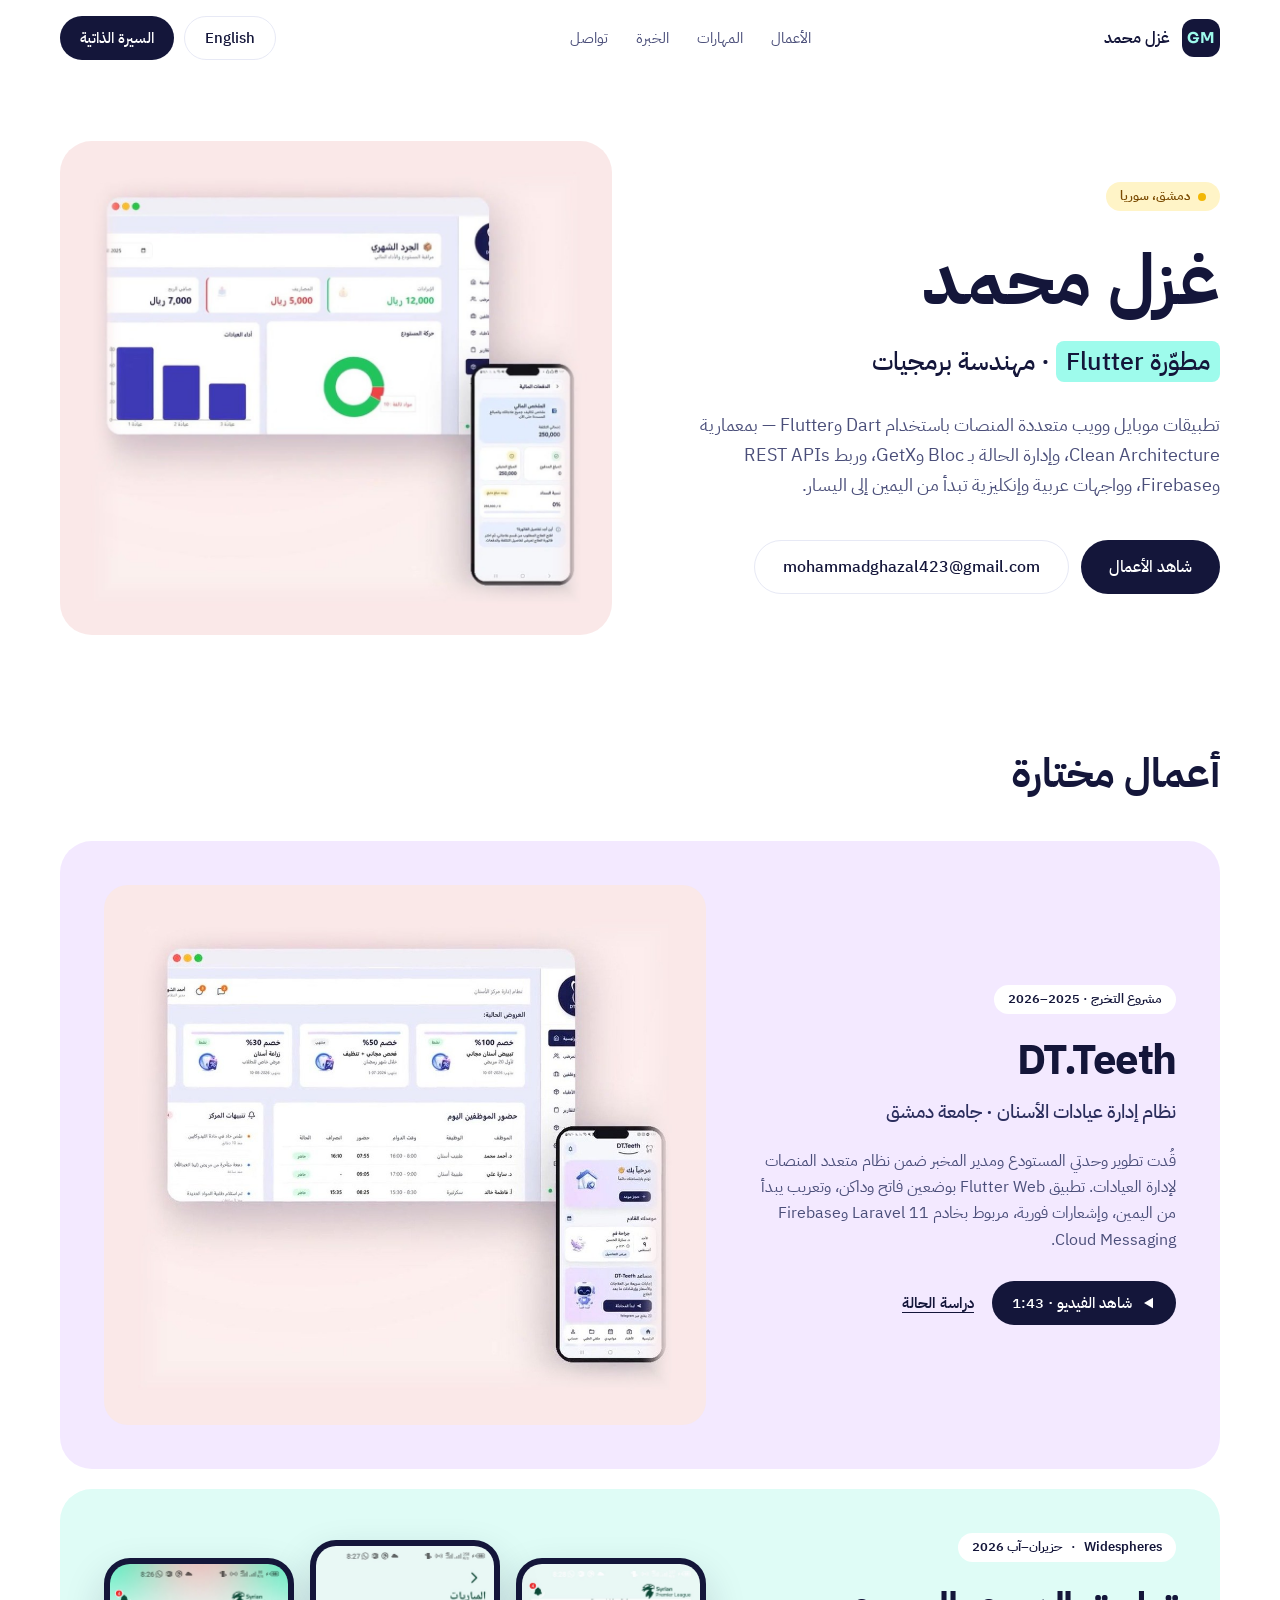
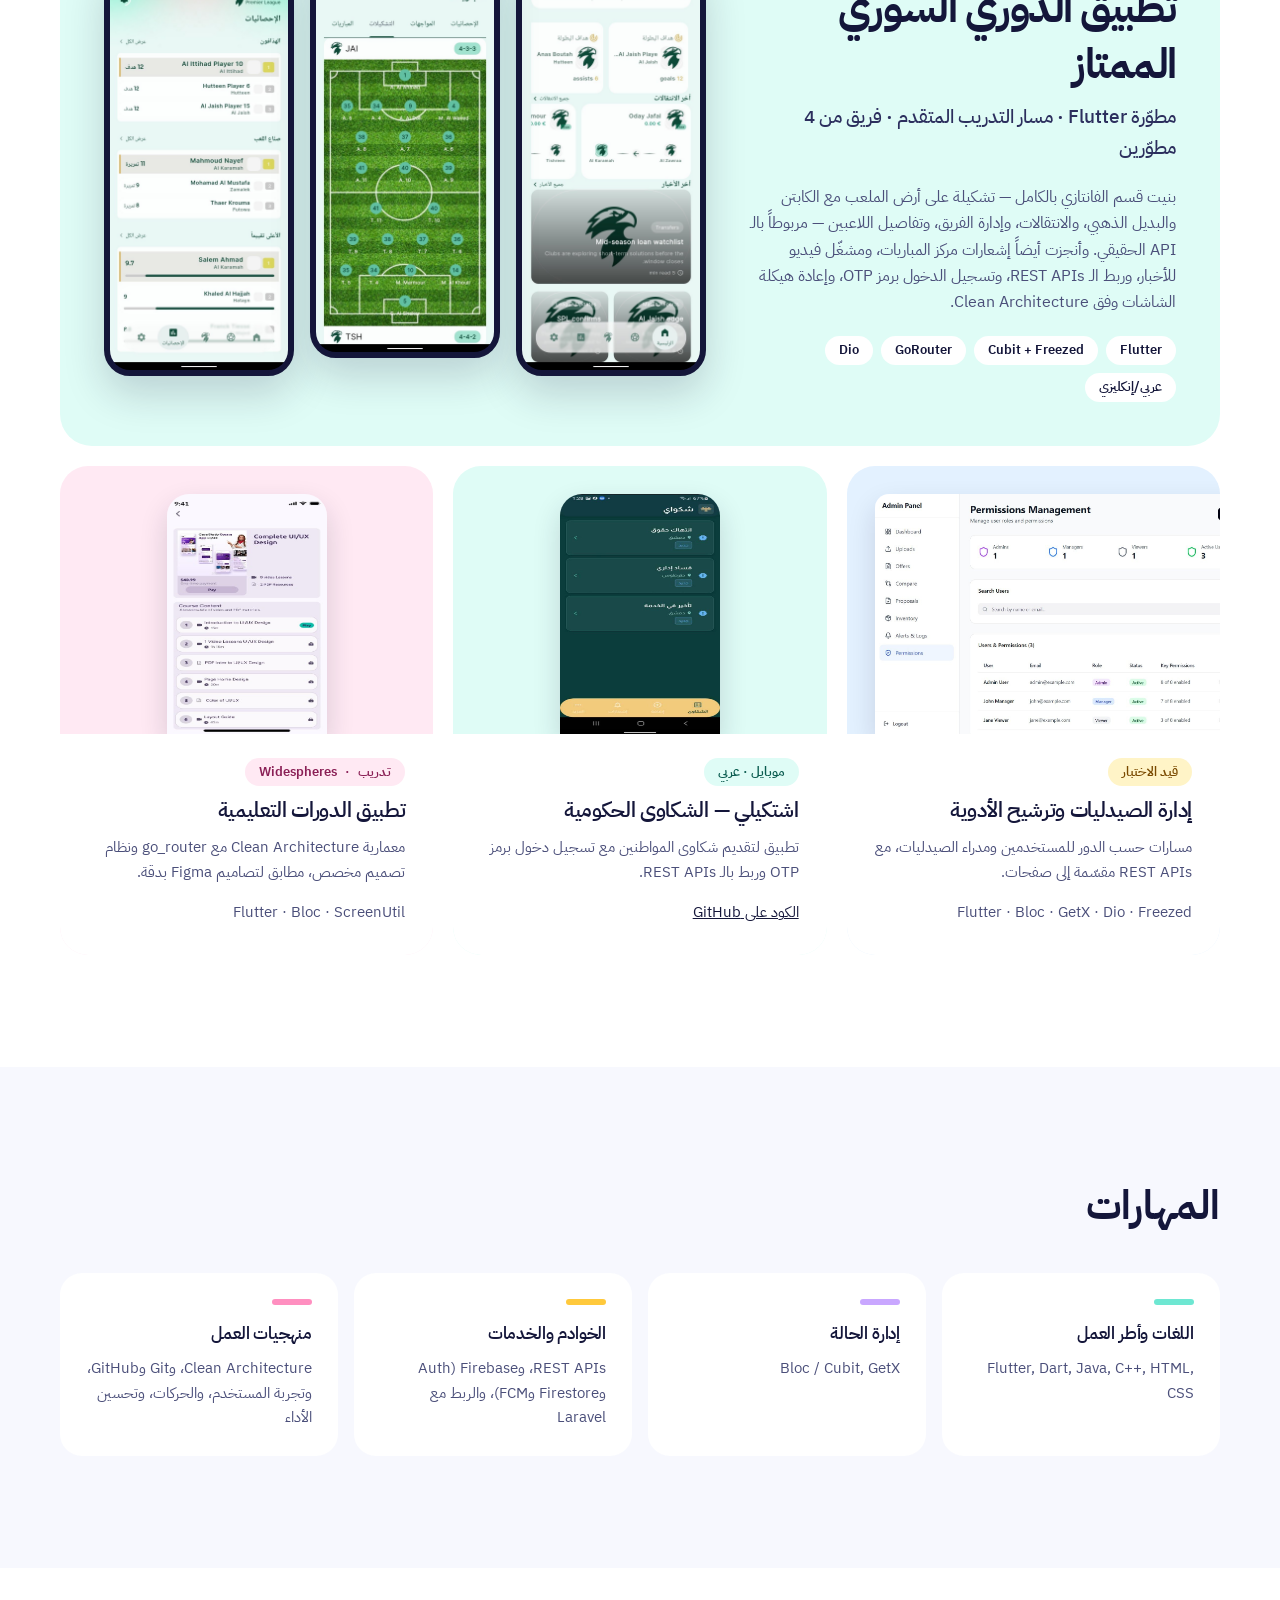
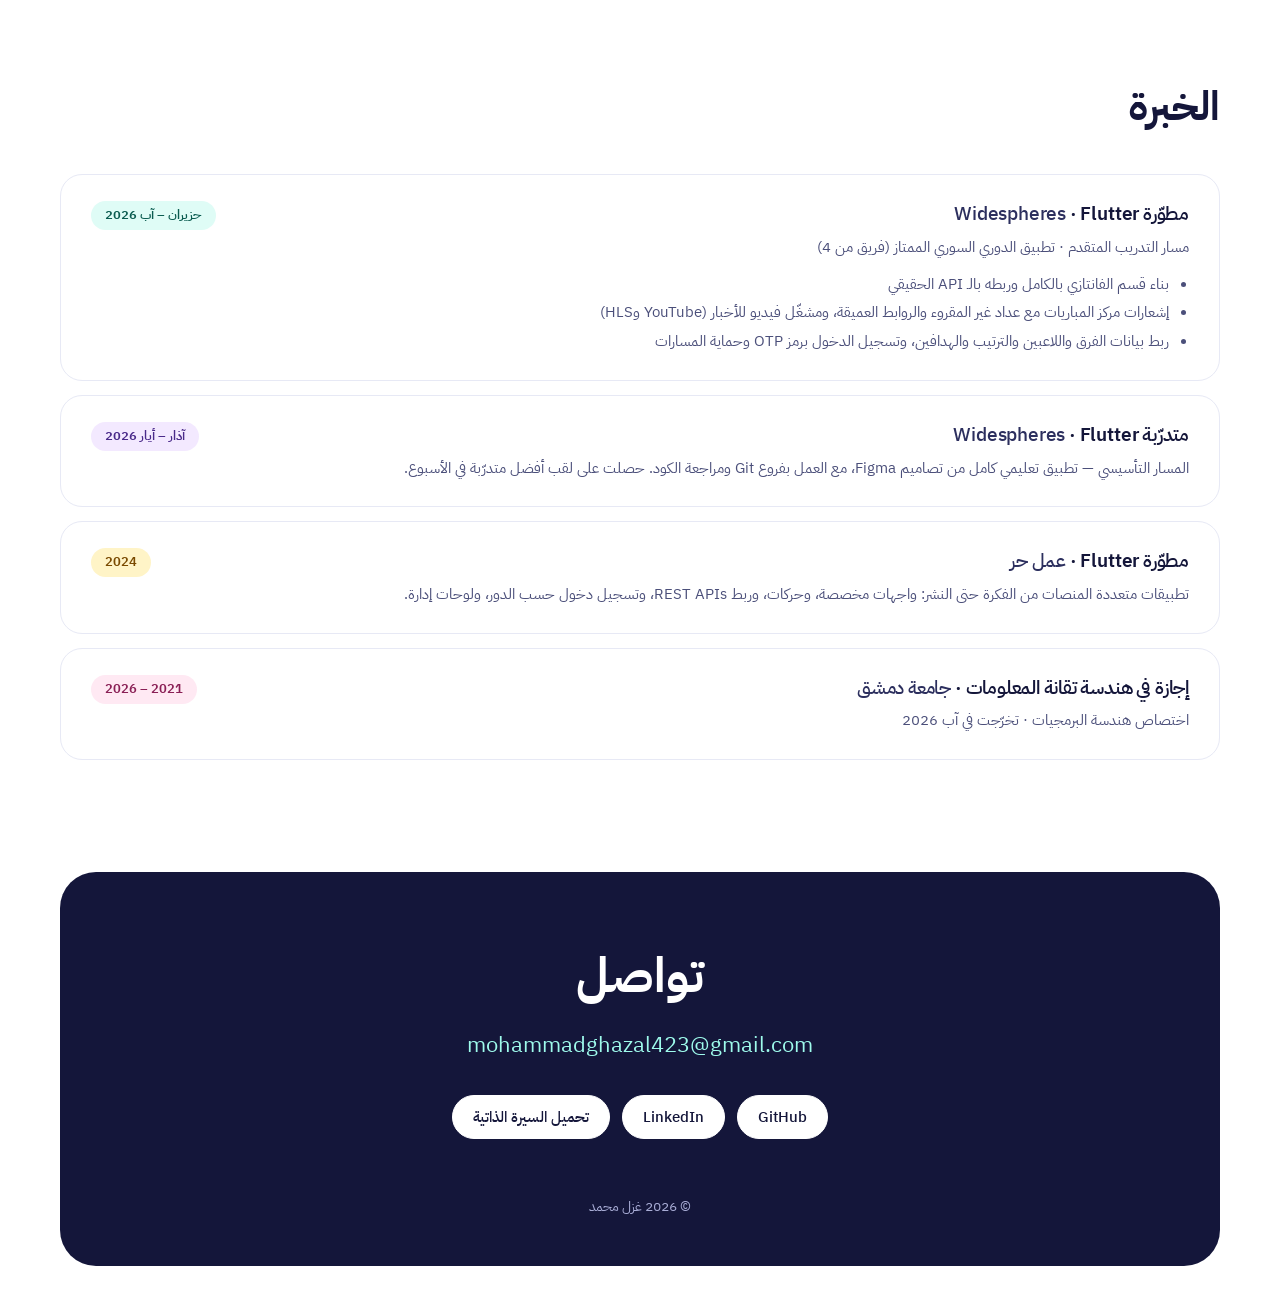
==== ar/index.html @ 712bac4a "Rebuild portfolio: new design, bilingual EN/AR, DT.Teeth case study and new CV" ====
<!doctype html>
<html lang="ar" dir="rtl">
<head>
<meta charset="utf-8">
<meta name="viewport" content="width=device-width, initial-scale=1">
<title>غزل محمد — مطوّرة Flutter</title>
<meta name="description" content="غزل محمد — مطوّرة Flutter ومهندسة برمجيات في دمشق. تطبيقات موبايل وويب متعددة المنصات باستخدام Flutter وClean Architecture وBloc وGetX وREST APIs وFirebase، بواجهات عربية وإنكليزية.">
<link rel="canonical" href="https://ghazal-mohammad.github.io/portfolio/ar/">
<link rel="alternate" hreflang="en" href="https://ghazal-mohammad.github.io/portfolio/">
<link rel="alternate" hreflang="ar" href="https://ghazal-mohammad.github.io/portfolio/ar/">
<meta property="og:type" content="website">
<meta property="og:title" content="غزل محمد — مطوّرة Flutter">
<meta property="og:description" content="تطبيقات موبايل وويب متعددة المنصات باستخدام Flutter. من أعمالي: DT.Teeth وتطبيق الدوري السوري الممتاز.">
<meta property="og:url" content="https://ghazal-mohammad.github.io/portfolio/ar/">
<meta property="og:image" content="https://ghazal-mohammad.github.io/portfolio/assets/img/og-image.png">
<meta name="twitter:card" content="summary_large_image">
<meta name="theme-color" content="#FFFFFF">
<link rel="icon" href="../assets/img/favicon.svg" type="image/svg+xml">
<link rel="preconnect" href="https://fonts.googleapis.com">
<link rel="preconnect" href="https://fonts.gstatic.com" crossorigin>
<link href="https://fonts.googleapis.com/css2?family=IBM+Plex+Sans+Arabic:wght@400;500;600;700&family=Sora:wght@500;600;700&family=DM+Sans:opsz,wght@9..40,400;9..40,500&display=swap" rel="stylesheet">
<link rel="stylesheet" href="../assets/css/site.css">
</head>
<body>
<a class="skip" href="#main">انتقل إلى المحتوى</a>

<header class="site-header" id="top">
  <div class="wrap">
    <a class="brand" href="./" aria-label="غزل محمد، الصفحة الرئيسية">
      <span class="brand-mark" aria-hidden="true">GM</span>
      <span class="brand-name">غزل محمد</span>
    </a>
    <nav class="nav" aria-label="القائمة الرئيسية">
      <a href="#work">الأعمال</a>
      <a href="#skills">المهارات</a>
      <a href="#experience">الخبرة</a>
      <a href="#contact">تواصل</a>
    </nav>
    <div class="header-actions">
      <a class="btn btn-line" href="../" hreflang="en" lang="en">English</a>
      <a class="btn btn-dark" href="../assets/Ghazal-Mohammad-CV.pdf" download>السيرة الذاتية</a>
    </div>
  </div>
</header>

<main id="main">
  <section class="hero wrap">
    <div class="hero-grid">
      <div>
        <span class="pill pill-butter"><span class="dot" aria-hidden="true"></span>دمشق، سوريا</span>
        <h1>غزل محمد</h1>
        <p class="hero-role"><mark>مطوّرة Flutter</mark> · مهندسة برمجيات</p>
        <p class="hero-lead">تطبيقات موبايل وويب متعددة المنصات باستخدام Dart وFlutter — بمعمارية Clean Architecture، وإدارة الحالة بـ Bloc وGetX، وربط REST APIs وFirebase، وواجهات عربية وإنكليزية تبدأ من اليمين إلى اليسار.</p>
        <div class="hero-cta">
          <a class="btn btn-dark btn-lg" href="#work">شاهد الأعمال</a>
          <a class="btn btn-line btn-lg ltr" href="mailto:mohammadghazal423@gmail.com">mohammadghazal423@gmail.com</a>
        </div>
      </div>
      <div class="stage">
        <img src="../assets/img/dt-teeth-finance.jpg" width="1140" height="1020" alt="لوحة الجرد الشهري في DT.Teeth على الويب وشاشة الدفعات المالية للمريض على الموبايل" fetchpriority="high">
      </div>
    </div>
  </section>

  <section class="wrap" id="work" style="padding-bottom: var(--section)">
    <h2 class="section-title">أعمال مختارة</h2>
    <div class="bento">

      <article class="feature bg-lilac">
        <div class="feature-grid">
          <div>
            <span class="pill pill-white">مشروع التخرج · 2025–2026</span>
            <h3 class="ltr" style="text-align:right">DT.Teeth</h3>
            <p class="sub">نظام إدارة عيادات الأسنان · جامعة دمشق</p>
            <p class="desc">قُدت تطوير وحدتي المستودع ومدير المخبر ضمن نظام متعدد المنصات لإدارة العيادات. تطبيق Flutter Web بوضعين فاتح وداكن، وتعريب يبدأ من اليمين، وإشعارات فورية، مربوط بخادم Laravel 11 وFirebase Cloud Messaging.</p>
            <div class="feature-cta">
              <a class="btn btn-dark" href="projects/dt-teeth.html#video"><svg width="14" height="14" viewBox="0 0 14 14" aria-hidden="true" style="transform:scaleX(-1)"><path d="M3 1.8v10.4L12 7z" fill="currentColor"/></svg>شاهد الفيديو · 1:43</a>
              <a class="link-u" href="projects/dt-teeth.html">دراسة الحالة</a>
            </div>
          </div>
          <div class="feature-media">
            <img src="../assets/img/dt-teeth-dashboard.jpg" width="1126" height="1010" alt="لوحة تحكم الإدارة في DT.Teeth على الويب وتطبيق المريض على الموبايل" loading="lazy">
          </div>
        </div>
      </article>

      <article class="feature bg-mint">
        <div class="feature-grid">
          <div>
            <span class="pill pill-white"><bdi>Widespheres</bdi> · <bdi>حزيران–آب 2026</bdi></span>
            <h3>تطبيق الدوري السوري الممتاز</h3>
            <p class="sub"><bdi>مطوّرة Flutter</bdi> · مسار التدريب المتقدم · فريق من 4 مطوّرين</p>
            <p class="desc">بنيت قسم الفانتازي بالكامل — تشكيلة على أرض الملعب مع الكابتن والبديل الذهبي، والانتقالات، وإدارة الفريق، وتفاصيل اللاعبين — مربوطاً بالـ API الحقيقي. وأنجزت أيضاً إشعارات مركز المباريات، ومشغّل فيديو للأخبار، وربط الـ REST APIs، وتسجيل الدخول برمز OTP، وإعادة هيكلة الشاشات وفق Clean Architecture.</p>
            <div class="tags">
              <span class="pill pill-white">Flutter</span><span class="pill pill-white">Cubit + Freezed</span><span class="pill pill-white">GoRouter</span><span class="pill pill-white">Dio</span><span class="pill pill-white">عربي/إنكليزي</span>
            </div>
          </div>
          <div class="phones" aria-label="لقطات من تطبيق الدوري السوري الممتاز">
            <div class="phone"><img src="../assets/img/spl-home.jpg" width="720" height="1640" alt="الشاشة الرئيسية: الهدافون وآخر الانتقالات والأخبار" loading="lazy"></div>
            <div class="phone mid"><img src="../assets/img/spl-match-pitch.jpg" width="720" height="1640" alt="تشكيلة الفريقين على أرض الملعب" loading="lazy"></div>
            <div class="phone"><img src="../assets/img/spl-stats.jpg" width="720" height="1640" alt="إحصائيات الدوري: الهدافون وصناع اللعب والتقييمات" loading="lazy"></div>
          </div>
        </div>
      </article>

      <article class="card bg-sky">
        <div class="card-media card-media-desktop"><img src="../assets/img/pharmacy-admin.jpg" width="1439" height="900" alt="لوحة إدارة الصيدلية، شاشة إدارة الصلاحيات" loading="lazy"></div>
        <div class="card-body">
          <span class="pill pill-butter">قيد الاختبار</span>
          <h3>إدارة الصيدليات وترشيح الأدوية</h3>
          <p>مسارات حسب الدور للمستخدمين ومدراء الصيدليات، مع REST APIs مقسّمة إلى صفحات.</p>
          <p class="card-tech ltr" style="text-align:right">Flutter · Bloc · GetX · Dio · Freezed</p>
        </div>
      </article>

      <article class="card bg-mint">
        <div class="card-media"><img class="phone-shot" src="../assets/img/eshtikily-home.jpg" width="563" height="1280" alt="تطبيق اشتكيلي، الشاشة الرئيسية" loading="lazy"></div>
        <div class="card-body">
          <span class="pill pill-mint">موبايل · عربي</span>
          <h3>اشتكيلي — الشكاوى الحكومية</h3>
          <p>تطبيق لتقديم شكاوى المواطنين مع تسجيل دخول برمز OTP وربط بالـ REST APIs.</p>
          <p class="card-tech"><a href="https://github.com/ghazal-mohammad/Eshtikily_mobile_app-main" rel="noopener">الكود على GitHub</a></p>
        </div>
      </article>

      <article class="card bg-pink">
        <div class="card-media"><img class="phone-shot" src="../assets/img/course-details.jpg" width="393" height="852" alt="تطبيق الدورات التعليمية، شاشة تفاصيل الدورة" loading="lazy"></div>
        <div class="card-body">
          <span class="pill pill-pink"><bdi>تدريب</bdi> · <bdi>Widespheres</bdi></span>
          <h3>تطبيق الدورات التعليمية</h3>
          <p>معمارية Clean Architecture مع go_router ونظام تصميم مخصص، مطابق لتصاميم Figma بدقة.</p>
          <p class="card-tech ltr" style="text-align:right">Flutter · Bloc · ScreenUtil</p>
        </div>
      </article>

    </div>
  </section>

  <section class="skills section" id="skills">
    <div class="wrap">
      <h2 class="section-title">المهارات</h2>
      <div class="skills-grid">
        <div class="skill"><span class="bar" style="background:#6EE7D2" aria-hidden="true"></span><h3>اللغات وأطر العمل</h3><p class="ltr" style="text-align:right">Flutter, Dart, Java, C++, HTML, CSS</p></div>
        <div class="skill"><span class="bar" style="background:#C9A7FF" aria-hidden="true"></span><h3>إدارة الحالة</h3><p class="ltr" style="text-align:right">Bloc / Cubit, GetX</p></div>
        <div class="skill"><span class="bar" style="background:#FFC93C" aria-hidden="true"></span><h3>الخوادم والخدمات</h3><p>REST APIs، وFirebase (Auth وFirestore وFCM)، والربط مع Laravel</p></div>
        <div class="skill"><span class="bar" style="background:#FF8FC0" aria-hidden="true"></span><h3>منهجيات العمل</h3><p>Clean Architecture، وGit وGitHub، وتجربة المستخدم، والحركات، وتحسين الأداء</p></div>
      </div>
    </div>
  </section>

  <section class="section wrap" id="experience">
    <h2 class="section-title">الخبرة</h2>
    <div class="timeline">
      <div class="job">
        <div class="job-main">
          <h3><bdi>مطوّرة Flutter</bdi> · <bdi class="org">Widespheres</bdi></h3>
          <p class="note">مسار التدريب المتقدم · تطبيق الدوري السوري الممتاز (فريق من 4)</p>
          <ul>
            <li>بناء قسم الفانتازي بالكامل وربطه بالـ API الحقيقي</li>
            <li>إشعارات مركز المباريات مع عداد غير المقروء والروابط العميقة، ومشغّل فيديو للأخبار (YouTube وHLS)</li>
            <li>ربط بيانات الفرق واللاعبين والترتيب والهدافين، وتسجيل الدخول برمز OTP وحماية المسارات</li>
          </ul>
        </div>
        <span class="pill pill-mint">حزيران – آب 2026</span>
      </div>
      <div class="job">
        <div class="job-main">
          <h3><bdi>متدرّبة Flutter</bdi> · <bdi class="org">Widespheres</bdi></h3>
          <p class="note">المسار التأسيسي — تطبيق تعليمي كامل من تصاميم Figma، مع العمل بفروع Git ومراجعة الكود. حصلت على لقب أفضل متدرّبة في الأسبوع.</p>
        </div>
        <span class="pill pill-lilac">آذار – أيار 2026</span>
      </div>
      <div class="job">
        <div class="job-main">
          <h3><bdi>مطوّرة Flutter</bdi> · <bdi class="org">عمل حر</bdi></h3>
          <p class="note">تطبيقات متعددة المنصات من الفكرة حتى النشر: واجهات مخصصة، وحركات، وربط REST APIs، وتسجيل دخول حسب الدور، ولوحات إدارة.</p>
        </div>
        <span class="pill pill-butter">2024</span>
      </div>
      <div class="job">
        <div class="job-main">
          <h3>إجازة في هندسة تقانة المعلومات · <span class="org">جامعة دمشق</span></h3>
          <p class="note">اختصاص هندسة البرمجيات · تخرّجت في آب 2026</p>
        </div>
        <span class="pill pill-pink">2021 – 2026</span>
      </div>
    </div>
  </section>

  <section class="contact wrap" id="contact">
    <div class="contact-card">
      <h2>تواصل</h2>
      <a class="contact-mail ltr" href="mailto:mohammadghazal423@gmail.com">mohammadghazal423@gmail.com</a>
      <div class="contact-links">
        <a class="btn btn-line" href="https://github.com/ghazal-mohammad" rel="noopener">GitHub</a>
        <a class="btn btn-line" href="https://www.linkedin.com/in/ghazal-mohammad-0b9067250" rel="noopener">LinkedIn</a>
        <a class="btn btn-line" href="../assets/Ghazal-Mohammad-CV.pdf" download>تحميل السيرة الذاتية</a>
      </div>
      <p class="copy">© 2026 غزل محمد</p>
    </div>
  </section>
</main>

<script src="../assets/js/site.js" defer></script>
</body>
</html>
---- assets/css/site.css ----
/* Ghazal Mohammad — portfolio
   Design D "Fresh": white ground, navy ink, fresh pastel accents. */

:root {
  --ink: #14163A;
  --ink-2: #2C2F5E;
  --muted: #4B4F7A;
  --line: #E7E9F5;
  --bg: #FFFFFF;
  --bg-soft: #F7F8FE;
  --mint: #9EFBEC;
  --mint-soft: #DFFCF6;
  --mint-ink: #0B5C50;
  --lilac-soft: #F3E9FF;
  --lilac-ink: #4A2A8A;
  --butter-soft: #FFF4C7;
  --butter-ink: #7A4A00;
  --pink-soft: #FFE9F3;
  --pink-ink: #8A1F55;
  --sky-soft: #E3F1FF;
  --blush: #FAE8E8;
  --focus: #2BB9A4;
  --radius-lg: 32px;
  --radius-md: 24px;
  --radius-sm: 14px;
  --wrap: 1240px;
  --gutter: 40px;
  --section: 112px;
  --font-display: "Sora", "IBM Plex Sans Arabic", system-ui, sans-serif;
  --font-body: "DM Sans", "IBM Plex Sans Arabic", system-ui, sans-serif;
}
[lang="ar"] {
  --font-display: "IBM Plex Sans Arabic", "Sora", system-ui, sans-serif;
  --font-body: "IBM Plex Sans Arabic", "DM Sans", system-ui, sans-serif;
}

*, *::before, *::after { box-sizing: border-box; }
html { scroll-behavior: smooth; -webkit-text-size-adjust: 100%; }
@media (prefers-reduced-motion: reduce) { html { scroll-behavior: auto; } }
body {
  margin: 0;
  font-family: var(--font-body);
  font-size: 16px;
  line-height: 1.65;
  color: var(--ink);
  background: var(--bg);
  -webkit-font-smoothing: antialiased;
}
img, video { display: block; max-width: 100%; height: auto; }
a { color: var(--ink); }
a:hover { color: #3B3F8F; }
:focus-visible { outline: 3px solid var(--focus); outline-offset: 3px; border-radius: 10px; }
h1, h2, h3 { font-family: var(--font-display); margin: 0; letter-spacing: -0.03em; line-height: 1.12; }
[lang="ar"] h1, [lang="ar"] h2, [lang="ar"] h3 { letter-spacing: 0; line-height: 1.35; }
p { margin: 0; }
.ltr { direction: ltr; unicode-bidi: isolate; }

.skip { position: absolute; inset-inline-start: 16px; top: -60px; background: var(--ink); color: #fff; padding: 10px 16px; border-radius: 10px; z-index: 10; text-decoration: none; }
.skip:focus { top: 12px; color: #fff; }

.wrap { max-width: var(--wrap); margin: 0 auto; padding: 0 var(--gutter); }
.section { padding-block: var(--section); }
.section-title { font-size: 40px; font-weight: 700; margin-bottom: 40px; }

/* Header */
.site-header { position: sticky; top: 0; z-index: 5; background: rgba(255,255,255,.88); backdrop-filter: saturate(1.4) blur(10px); -webkit-backdrop-filter: saturate(1.4) blur(10px); border-bottom: 1px solid transparent; }
.site-header.scrolled { border-bottom-color: var(--line); }
.site-header .wrap { display: flex; align-items: center; justify-content: space-between; height: 76px; gap: 16px; }
.brand { display: flex; align-items: center; gap: 12px; text-decoration: none; white-space: nowrap; }
.brand-mark { width: 38px; height: 38px; border-radius: 12px; background: var(--ink); color: var(--mint); display: grid; place-items: center; font-family: "Sora", sans-serif; font-weight: 700; font-size: 15px; }
.brand-name { font-family: var(--font-display); font-weight: 600; font-size: 16px; }
.nav { display: flex; gap: 28px; }
.nav a { color: var(--muted); text-decoration: none; font-size: 15px; }
.nav a:hover { color: var(--ink); }
.header-actions { display: flex; gap: 10px; }

/* Buttons & pills */
.btn { display: inline-flex; align-items: center; justify-content: center; gap: 10px; min-height: 44px; padding: 0 20px; border-radius: 999px; font: 500 15px/1 var(--font-body); text-decoration: none; white-space: nowrap; cursor: pointer; transition: transform .15s ease, background .15s ease; }
.btn:hover { transform: translateY(-1px); }
.btn-dark { background: var(--ink); color: #fff; border: 0; }
.btn-dark:hover { color: #fff; background: #23265C; }
.btn-line { background: #fff; color: var(--ink); border: 1.5px solid var(--line); }
.btn-line:hover { border-color: #CFD3EA; color: var(--ink); }
.btn-lg { min-height: 54px; padding: 0 28px; font-size: 16px; }
.pill { display: inline-flex; align-items: center; gap: 8px; padding: 6px 14px; border-radius: 999px; font-size: 13px; font-weight: 600; line-height: 1.3; }
.pill-butter { background: var(--butter-soft); color: var(--butter-ink); }
.pill-mint { background: var(--mint-soft); color: var(--mint-ink); }
.pill-lilac { background: var(--lilac-soft); color: var(--lilac-ink); }
.pill-pink { background: var(--pink-soft); color: var(--pink-ink); }
.pill-white { background: #fff; color: var(--ink); }
.dot { width: 8px; height: 8px; border-radius: 50%; background: #F2B705; }

/* Hero */
.hero { padding-top: 64px; padding-bottom: var(--section); }
.hero-grid { display: grid; grid-template-columns: minmax(0,6fr) minmax(0,6fr); gap: 56px; align-items: center; }
.hero h1 { font-size: 70px; font-weight: 700; letter-spacing: -0.04em; line-height: 1.03; margin-top: 28px; }
[lang="ar"] .hero h1 { letter-spacing: 0; line-height: 1.2; }
.hero-role { font-family: var(--font-display); font-size: 25px; font-weight: 500; margin-top: 18px; }
.hero-role mark { background: var(--mint); color: var(--ink); padding: 2px 10px; border-radius: 8px; }
.hero-lead { font-size: 18px; color: var(--muted); margin-top: 28px; max-width: 560px; }
.hero-cta { display: flex; gap: 12px; flex-wrap: wrap; margin-top: 40px; }
.stage { background: var(--blush); border-radius: var(--radius-lg); overflow: hidden; }

/* Work */
.bento { display: grid; grid-template-columns: repeat(3, minmax(0,1fr)); gap: 20px; }
.card { border-radius: 28px; overflow: hidden; display: flex; flex-direction: column; }
.card-body { background: #fff; padding: 24px 28px 30px; flex-grow: 1; display: flex; flex-direction: column; gap: 10px; align-items: flex-start; }
.card-body h3 { font-size: 21px; font-weight: 600; letter-spacing: -0.015em; }
.card-body p { font-size: 15px; color: var(--muted); }
.card-tech { font-size: 13px; color: var(--muted); margin-top: auto !important; padding-top: 6px; }
.card-media { height: 268px; overflow: hidden; display: flex; justify-content: center; padding-top: 28px; }
.card-media .phone-shot { width: 160px; border-radius: 22px 22px 0 0; box-shadow: 0 12px 28px rgba(20,22,58,.16); }
.card-media-desktop { justify-content: flex-start; padding: 28px 0 0 28px; }
[dir="rtl"] .card-media-desktop { padding: 28px 28px 0 0; }
.card-media-desktop img { width: 560px; max-width: none; border-radius: 14px 0 0 0; box-shadow: 0 12px 28px rgba(20,22,58,.14); }
[dir="rtl"] .card-media-desktop { justify-content: flex-start; direction: ltr; padding: 28px 0 0 28px; }
.bg-sky { background: var(--sky-soft); }
.bg-mint { background: var(--mint-soft); }
.bg-pink { background: var(--pink-soft); }
.bg-lilac { background: var(--lilac-soft); }
.bg-butter { background: var(--butter-soft); }

.feature { grid-column: span 3; border-radius: var(--radius-lg); padding: 44px; }
.feature-grid { display: grid; grid-template-columns: minmax(0,5fr) minmax(0,7fr); gap: 40px; align-items: center; }
.feature h3 { font-size: 42px; font-weight: 700; letter-spacing: -0.035em; margin-top: 18px; }
.feature .sub { font-size: 19px; color: var(--ink-2); margin-top: 8px; font-weight: 500; }
.feature .desc { font-size: 16px; color: var(--muted); margin-top: 20px; }
.feature-cta { display: flex; gap: 18px; margin-top: 28px; flex-wrap: wrap; align-items: center; }
.link-u { font-weight: 600; text-underline-offset: 4px; font-size: 15px; }
.feature-media { border-radius: var(--radius-md); overflow: hidden; background: var(--blush); }

/* SPL phones row */
.phones { display: grid; grid-template-columns: repeat(3, minmax(0, 1fr)); gap: 16px; align-items: end; }
.phone { border-radius: 26px; overflow: hidden; border: 6px solid var(--ink); background: var(--ink); box-shadow: 0 18px 40px rgba(20,22,58,.18); }
.phone img { width: 100%; }
.phone.mid { transform: translateY(-18px); }

/* Skills */
.skills { background: var(--bg-soft); }
.skills-grid { display: grid; grid-template-columns: repeat(4, minmax(0,1fr)); gap: 16px; }
.skill { background: #fff; border-radius: 22px; padding: 26px; }
.skill .bar { display: block; width: 40px; height: 6px; border-radius: 3px; margin-bottom: 18px; }
.skill h3 { font-size: 17px; font-weight: 600; letter-spacing: -0.01em; margin-bottom: 10px; }
.skill p { font-size: 15px; color: var(--muted); }

/* Experience */
.timeline { display: flex; flex-direction: column; gap: 14px; }
.job { display: flex; gap: 24px; flex-wrap: wrap; justify-content: space-between; align-items: flex-start; border: 1.5px solid var(--line); border-radius: 22px; padding: 26px 30px; }
.job-main { flex: 1 1 480px; min-width: 0; }
.job h3 { font-size: 19px; font-weight: 600; letter-spacing: -0.01em; }
.job .org { color: var(--ink-2); font-weight: 500; }
.job ul { margin: 12px 0 0; padding-inline-start: 20px; color: var(--muted); font-size: 15px; }
.job li + li { margin-top: 4px; }
.job .note { font-size: 15px; color: var(--muted); margin-top: 8px; }

/* Contact */
.contact { padding-bottom: 48px; }
.contact-card { background: var(--ink); color: #fff; border-radius: 36px; padding: 72px 40px 48px; text-align: center; display: flex; flex-direction: column; align-items: center; }
.contact-card h2 { font-size: 48px; font-weight: 700; }
.contact-mail { margin-top: 18px; font-size: 22px; color: var(--mint); text-decoration: none; overflow-wrap: anywhere; }
.contact-mail:hover { color: #fff; }
.contact-links { display: flex; gap: 12px; margin-top: 32px; flex-wrap: wrap; justify-content: center; }
.contact-links .btn-line { border-color: #fff; }
.copy { font-size: 14px; color: #A9ADD6; margin-top: 56px; }

/* Case study */
.cs-hero { padding-top: 48px; padding-bottom: 64px; }
.crumbs { font-size: 14px; color: var(--muted); }
.crumbs a { color: var(--muted); }
.cs-hero h1 { font-size: 60px; font-weight: 700; margin-top: 20px; }
.cs-hero .sub { font-size: 22px; color: var(--ink-2); margin-top: 10px; font-family: var(--font-display); font-weight: 500; }
.facts { display: grid; grid-template-columns: repeat(4, minmax(0,1fr)); gap: 16px; margin-top: 40px; }
.fact { background: var(--bg-soft); border-radius: 18px; padding: 18px 20px; }
.fact b { display: block; font-size: 13px; color: var(--muted); font-weight: 500; margin-bottom: 4px; }
.video-wrap { border-radius: var(--radius-lg); overflow: hidden; background: var(--blush); box-shadow: 0 30px 60px rgba(20,22,58,.12); }
.video-wrap video { width: 100%; }
.prose { max-width: 760px; }
.prose h2 { font-size: 30px; font-weight: 700; margin: 56px 0 16px; }
.prose p, .prose li { font-size: 17px; color: var(--muted); }
.prose ul { padding-inline-start: 22px; }
.prose li + li { margin-top: 6px; }
.gallery { display: grid; grid-template-columns: repeat(2, minmax(0,1fr)); gap: 20px; margin-top: 40px; }
.gallery figure { margin: 0; border-radius: var(--radius-md); overflow: hidden; background: var(--blush); }
.tags { display: flex; flex-wrap: wrap; gap: 8px; margin-top: 20px; }

/* Footer */
.foot-note { text-align: center; padding: 0 0 40px; }

/* Responsive */
@media (max-width: 1080px) {
  .skills-grid { grid-template-columns: repeat(2, minmax(0,1fr)); }
  .facts { grid-template-columns: repeat(2, minmax(0,1fr)); }
}
@media (max-width: 900px) {
  :root { --gutter: 20px; --section: 72px; }
  .nav { display: none; }
  .hero-grid, .feature-grid { grid-template-columns: minmax(0,1fr); gap: 32px; }
  .hero h1 { font-size: 48px; }
  .hero-role { font-size: 21px; }
  .bento { grid-template-columns: minmax(0,1fr); }
  .feature { grid-column: auto; padding: 24px; }
  .feature h3 { font-size: 34px; }
  .section-title { font-size: 32px; margin-bottom: 28px; }
  .contact-card { padding: 56px 20px 40px; border-radius: 28px; }
  .contact-card h2 { font-size: 38px; }
  .contact-mail { font-size: 17px; }
  .cs-hero h1 { font-size: 40px; }
  .gallery { grid-template-columns: minmax(0,1fr); }
  .phones { gap: 10px; }
  .phone { border-width: 4px; border-radius: 18px; }
  .phone.mid { transform: translateY(-10px); }
}
@media (max-width: 520px) {
  .skills-grid, .facts { grid-template-columns: minmax(0,1fr); }
  .brand-name { font-size: 15px; }
}
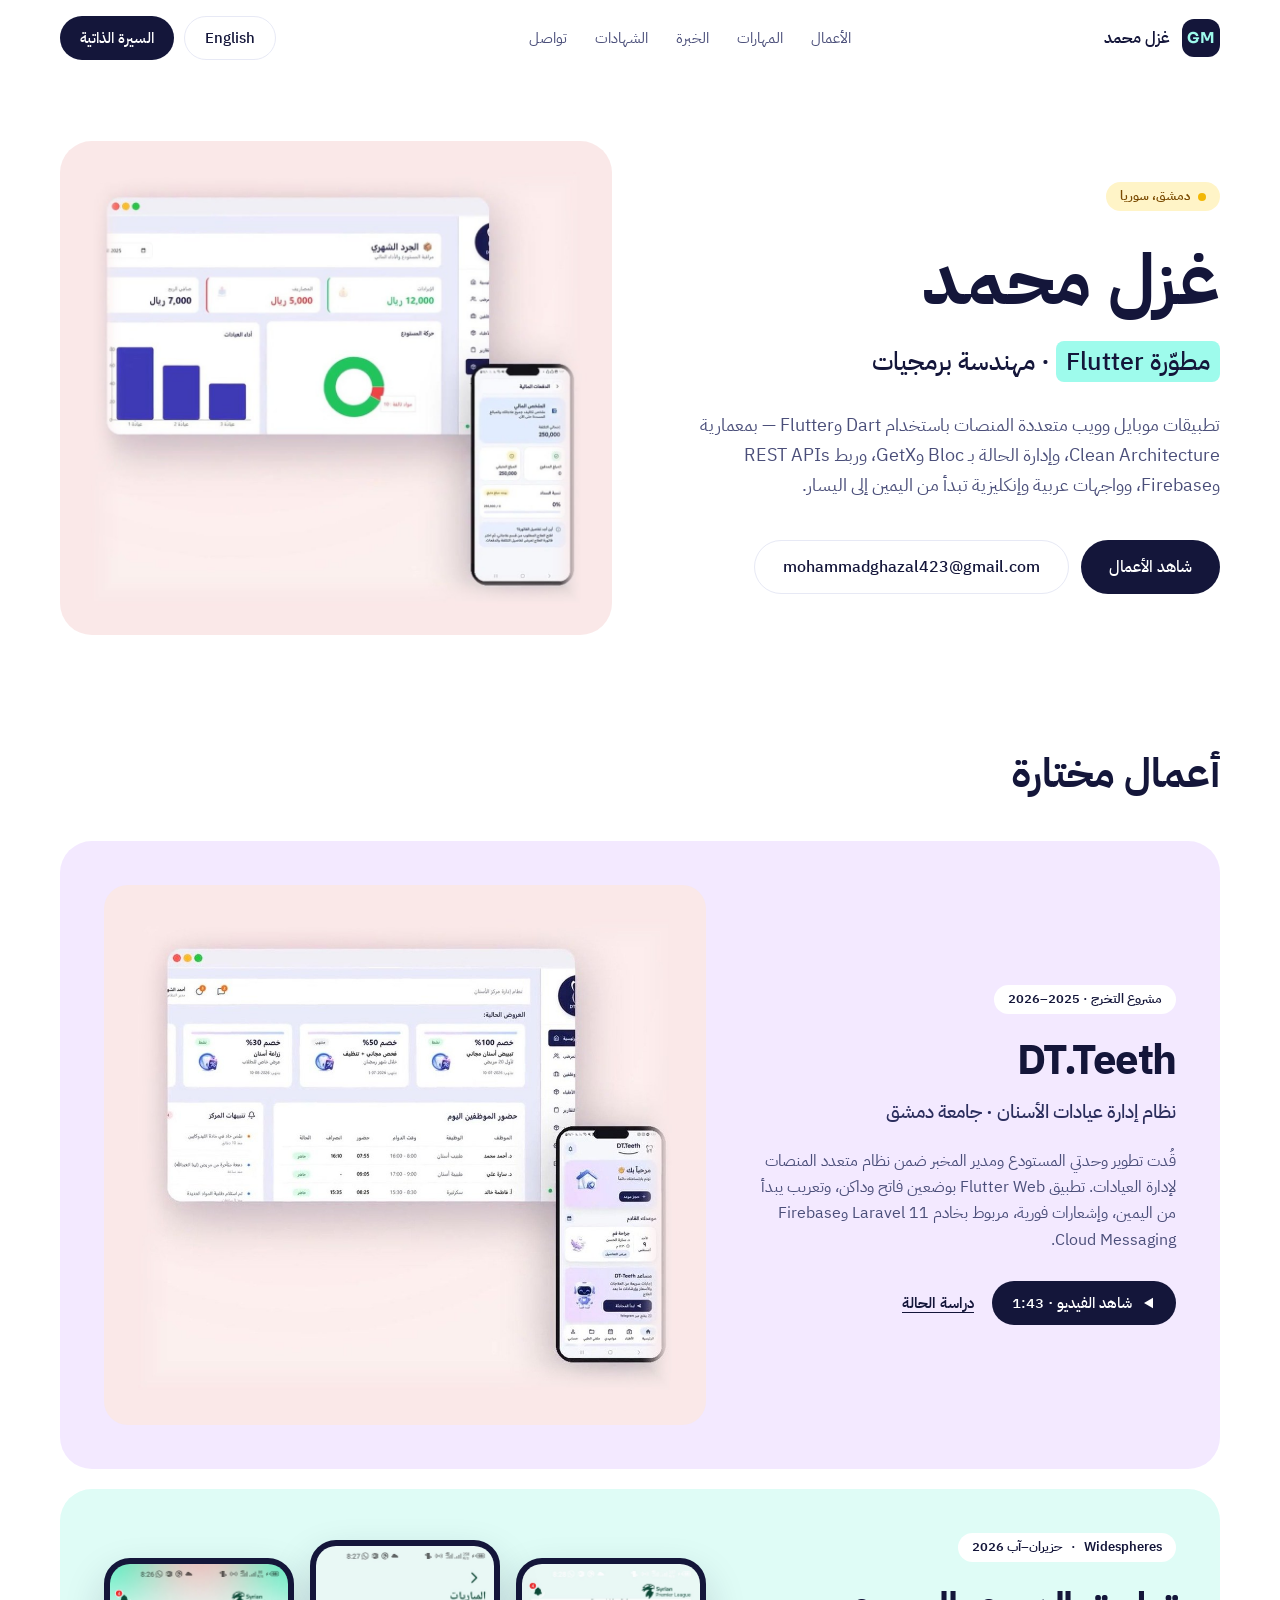
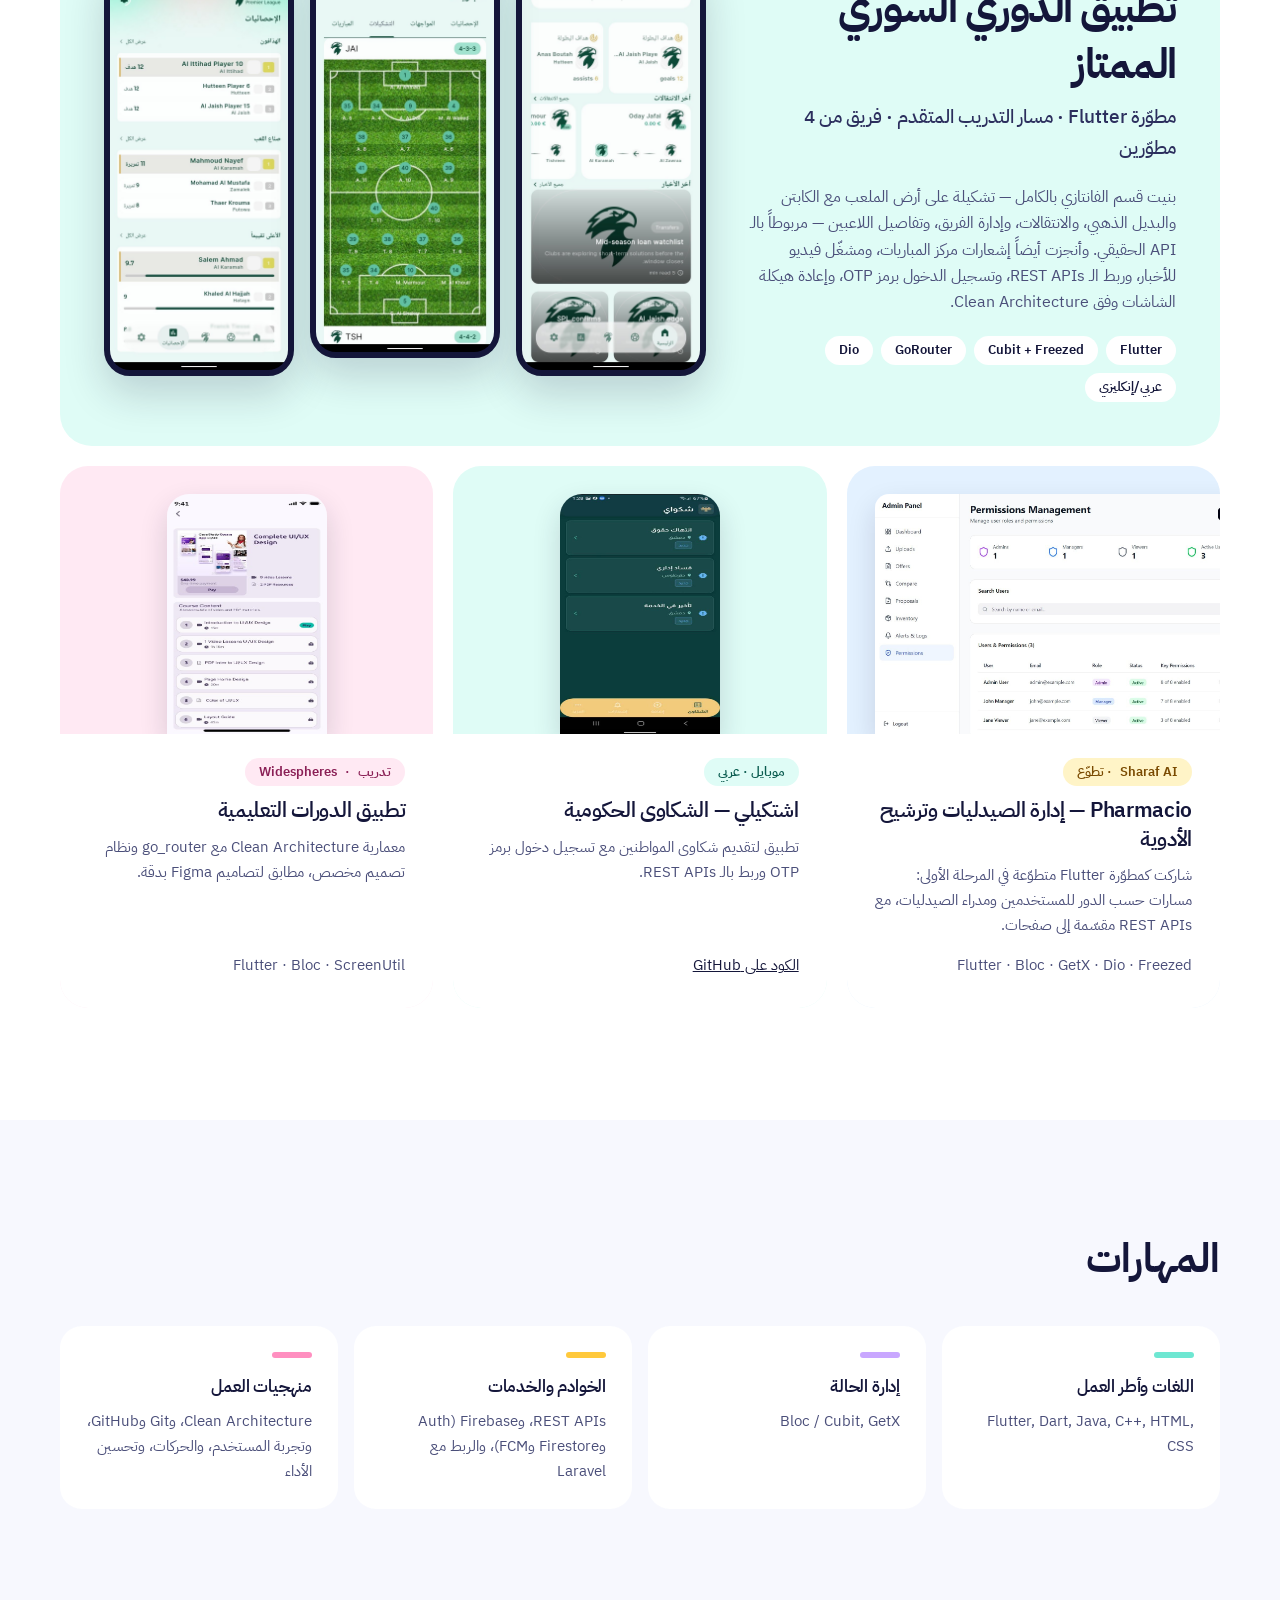
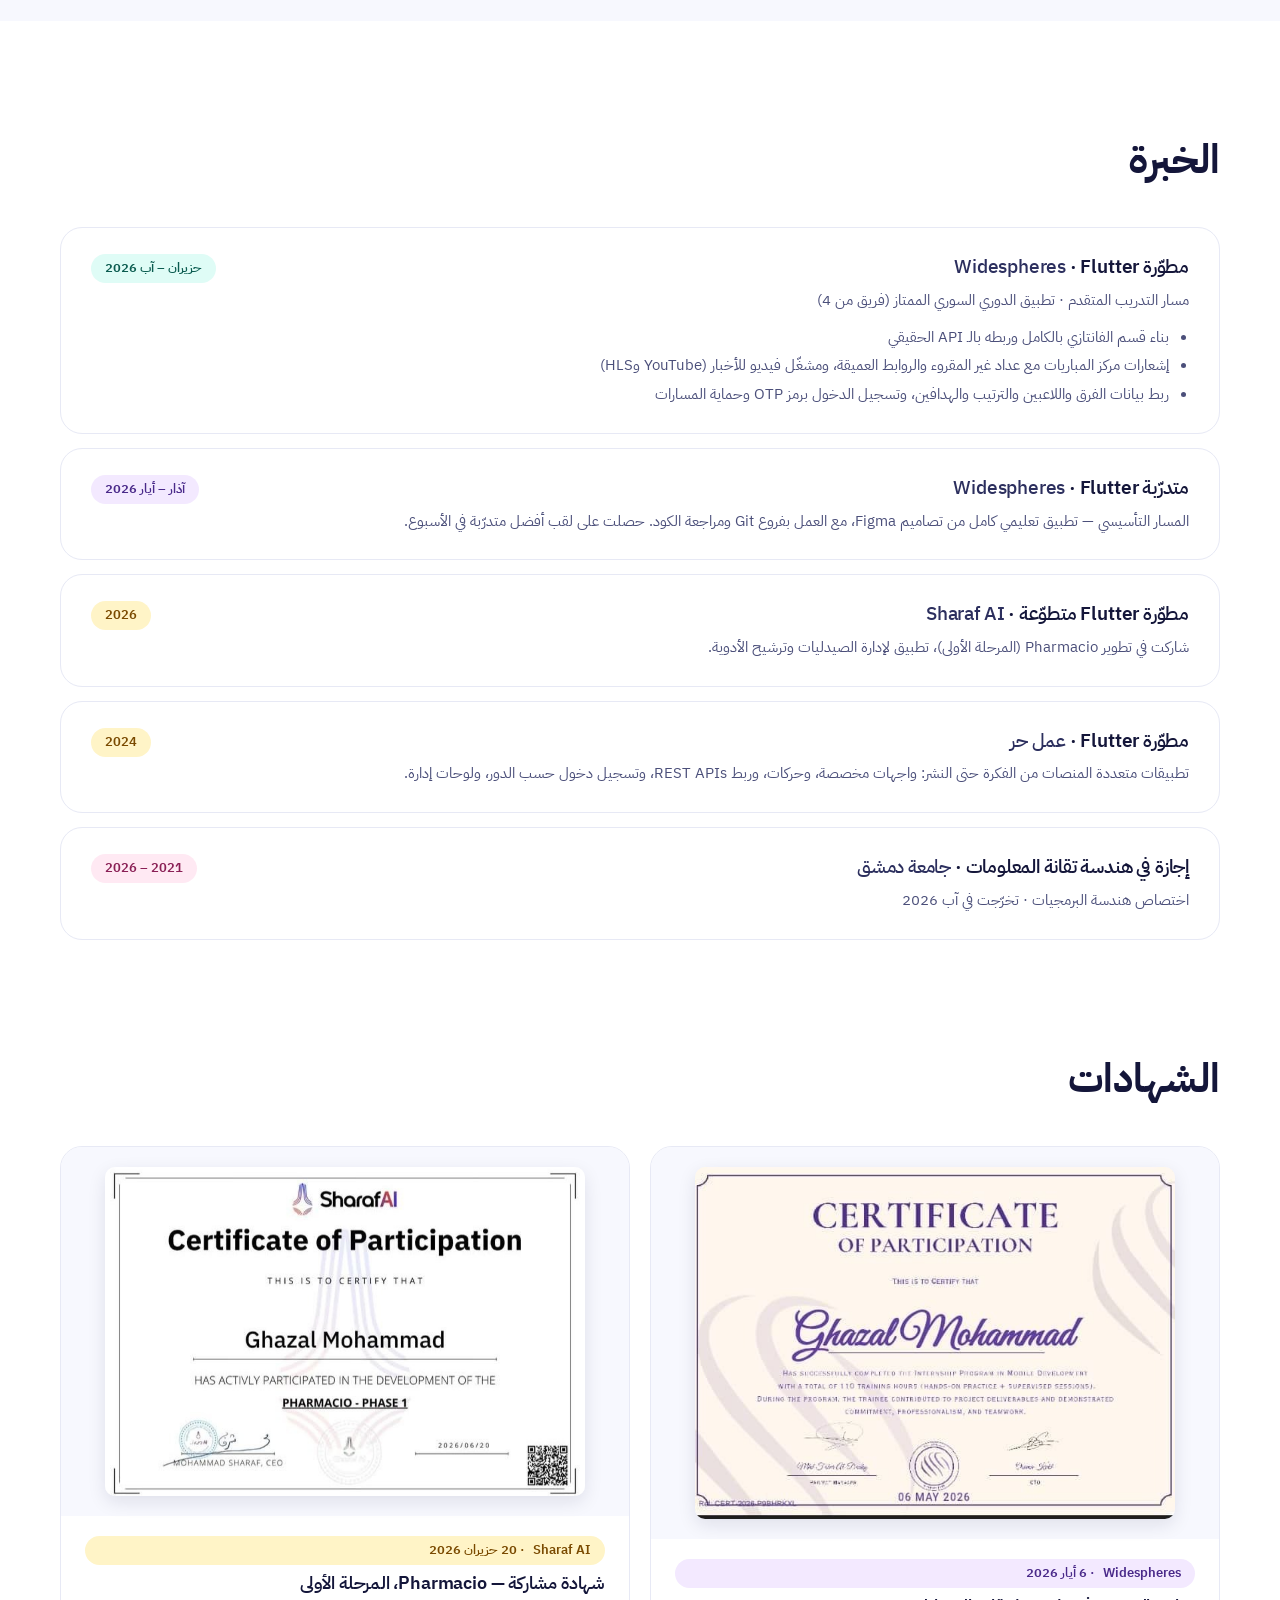
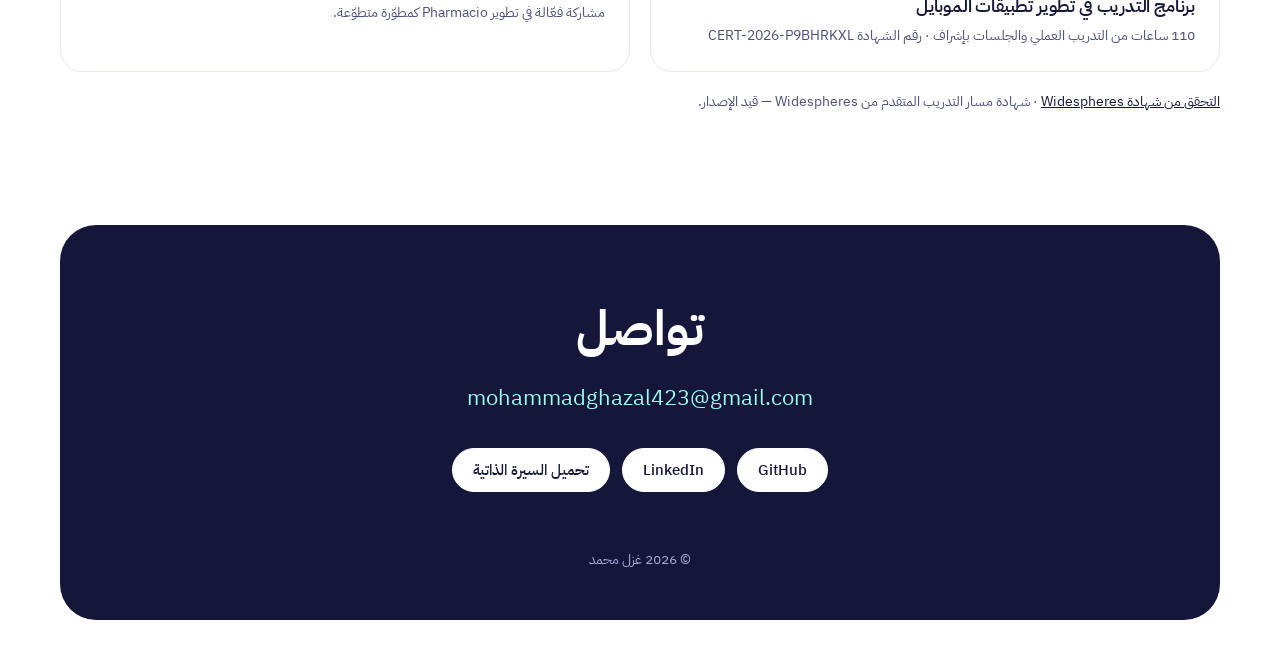
==== commit 70e1fee4: "Add certificates (Widespheres internship, Sharaf AI Pharmacio), Sharaf AI volunteer role, updated CV" ====
--- a/ar/index.html
+++ b/ar/index.html
@@ -34,6 +34,7 @@
       <a href="#work">الأعمال</a>
       <a href="#skills">المهارات</a>
       <a href="#experience">الخبرة</a>
+      <a href="#certificates">الشهادات</a>
       <a href="#contact">تواصل</a>
     </nav>
     <div class="header-actions">
@@ -104,11 +105,11 @@
       </article>
 
       <article class="card bg-sky">
-        <div class="card-media card-media-desktop"><img src="../assets/img/pharmacy-admin.jpg" width="1439" height="900" alt="لوحة إدارة الصيدلية، شاشة إدارة الصلاحيات" loading="lazy"></div>
+        <div class="card-media card-media-desktop"><img src="../assets/img/pharmacy-admin.jpg" width="1439" height="900" alt="لوحة إدارة Pharmacio، شاشة إدارة الصلاحيات" loading="lazy"></div>
         <div class="card-body">
-          <span class="pill pill-butter">قيد الاختبار</span>
-          <h3>إدارة الصيدليات وترشيح الأدوية</h3>
-          <p>مسارات حسب الدور للمستخدمين ومدراء الصيدليات، مع REST APIs مقسّمة إلى صفحات.</p>
+          <span class="pill pill-butter"><bdi>Sharaf AI</bdi> · تطوّع</span>
+          <h3><bdi>Pharmacio</bdi> — إدارة الصيدليات وترشيح الأدوية</h3>
+          <p>شاركت كمطوّرة Flutter متطوّعة في المرحلة الأولى: مسارات حسب الدور للمستخدمين ومدراء الصيدليات، مع REST APIs مقسّمة إلى صفحات.</p>
           <p class="card-tech ltr" style="text-align:right">Flutter · Bloc · GetX · Dio · Freezed</p>
         </div>
       </article>
@@ -172,6 +173,13 @@
       </div>
       <div class="job">
         <div class="job-main">
+          <h3><bdi>مطوّرة Flutter متطوّعة</bdi> · <bdi class="org">Sharaf AI</bdi></h3>
+          <p class="note">شاركت في تطوير Pharmacio (المرحلة الأولى)، تطبيق لإدارة الصيدليات وترشيح الأدوية.</p>
+        </div>
+        <span class="pill pill-butter">2026</span>
+      </div>
+      <div class="job">
+        <div class="job-main">
           <h3><bdi>مطوّرة Flutter</bdi> · <bdi class="org">عمل حر</bdi></h3>
           <p class="note">تطبيقات متعددة المنصات من الفكرة حتى النشر: واجهات مخصصة، وحركات، وربط REST APIs، وتسجيل دخول حسب الدور، ولوحات إدارة.</p>
         </div>
@@ -185,6 +193,29 @@
         <span class="pill pill-pink">2021 – 2026</span>
       </div>
     </div>
+  </section>
+
+  <section class="section wrap" id="certificates" style="padding-top:0">
+    <h2 class="section-title">الشهادات</h2>
+    <div class="certs">
+      <a class="cert" href="../assets/img/cert-widespheres-internship.jpg" target="_blank" rel="noopener">
+        <div class="cert-img"><img src="../assets/img/cert-widespheres-internship.jpg" width="636" height="467" alt="شهادة Widespheres لبرنامج التدريب في تطوير تطبيقات الموبايل، 110 ساعات تدريبية" loading="lazy"></div>
+        <div class="cert-body">
+          <span class="pill pill-lilac"><bdi>Widespheres</bdi> · 6 أيار 2026</span>
+          <h3>برنامج التدريب في تطوير تطبيقات الموبايل</h3>
+          <p>110 ساعات من التدريب العملي والجلسات بإشراف · رقم الشهادة <span class="ltr">CERT-2026-P9BHRKXL</span></p>
+        </div>
+      </a>
+      <a class="cert" href="../assets/img/cert-sharaf-ai-pharmacio.jpg" target="_blank" rel="noopener">
+        <div class="cert-img"><img src="../assets/img/cert-sharaf-ai-pharmacio.jpg" width="720" height="494" alt="شهادة مشاركة من Sharaf AI في تطوير Pharmacio، المرحلة الأولى" loading="lazy"></div>
+        <div class="cert-body">
+          <span class="pill pill-butter"><bdi>Sharaf AI</bdi> · 20 حزيران 2026</span>
+          <h3>شهادة مشاركة — <bdi>Pharmacio</bdi>، المرحلة الأولى</h3>
+          <p>مشاركة فعّالة في تطوير Pharmacio كمطوّرة متطوّعة.</p>
+        </div>
+      </a>
+    </div>
+    <p class="cert-note"><a href="https://widespheres.com/public/certificates/CERT-2026-P9BHRKXL" rel="noopener">التحقق من شهادة <bdi>Widespheres</bdi></a> · شهادة مسار التدريب المتقدم من <bdi>Widespheres</bdi> — قيد الإصدار.</p>
   </section>
 
   <section class="contact wrap" id="contact">
--- a/assets/css/site.css
+++ b/assets/css/site.css
@@ -214,3 +214,15 @@
   .skills-grid, .facts { grid-template-columns: minmax(0,1fr); }
   .brand-name { font-size: 15px; }
 }
+
+/* Certificates */
+.certs { display: grid; grid-template-columns: repeat(2, minmax(0, 1fr)); gap: 20px; }
+.cert { border: 1.5px solid var(--line); border-radius: 22px; overflow: hidden; display: flex; flex-direction: column; text-decoration: none; color: var(--ink); background: #fff; transition: transform .15s ease, box-shadow .15s ease; }
+.cert:hover { transform: translateY(-2px); box-shadow: 0 16px 36px rgba(20,22,58,.08); color: var(--ink); }
+.cert-img { background: var(--bg-soft); padding: 20px; display: flex; justify-content: center; }
+.cert-img img { width: 100%; max-width: 480px; border-radius: 10px; box-shadow: 0 6px 18px rgba(20,22,58,.10); }
+.cert-body { padding: 20px 24px 24px; display: flex; flex-direction: column; gap: 6px; }
+.cert-body h3 { font-size: 18px; font-weight: 600; letter-spacing: -0.01em; }
+.cert-body p { font-size: 14px; color: var(--muted); }
+.cert-note { margin-top: 18px; font-size: 14px; color: var(--muted); }
+@media (max-width: 900px) { .certs { grid-template-columns: minmax(0, 1fr); } }
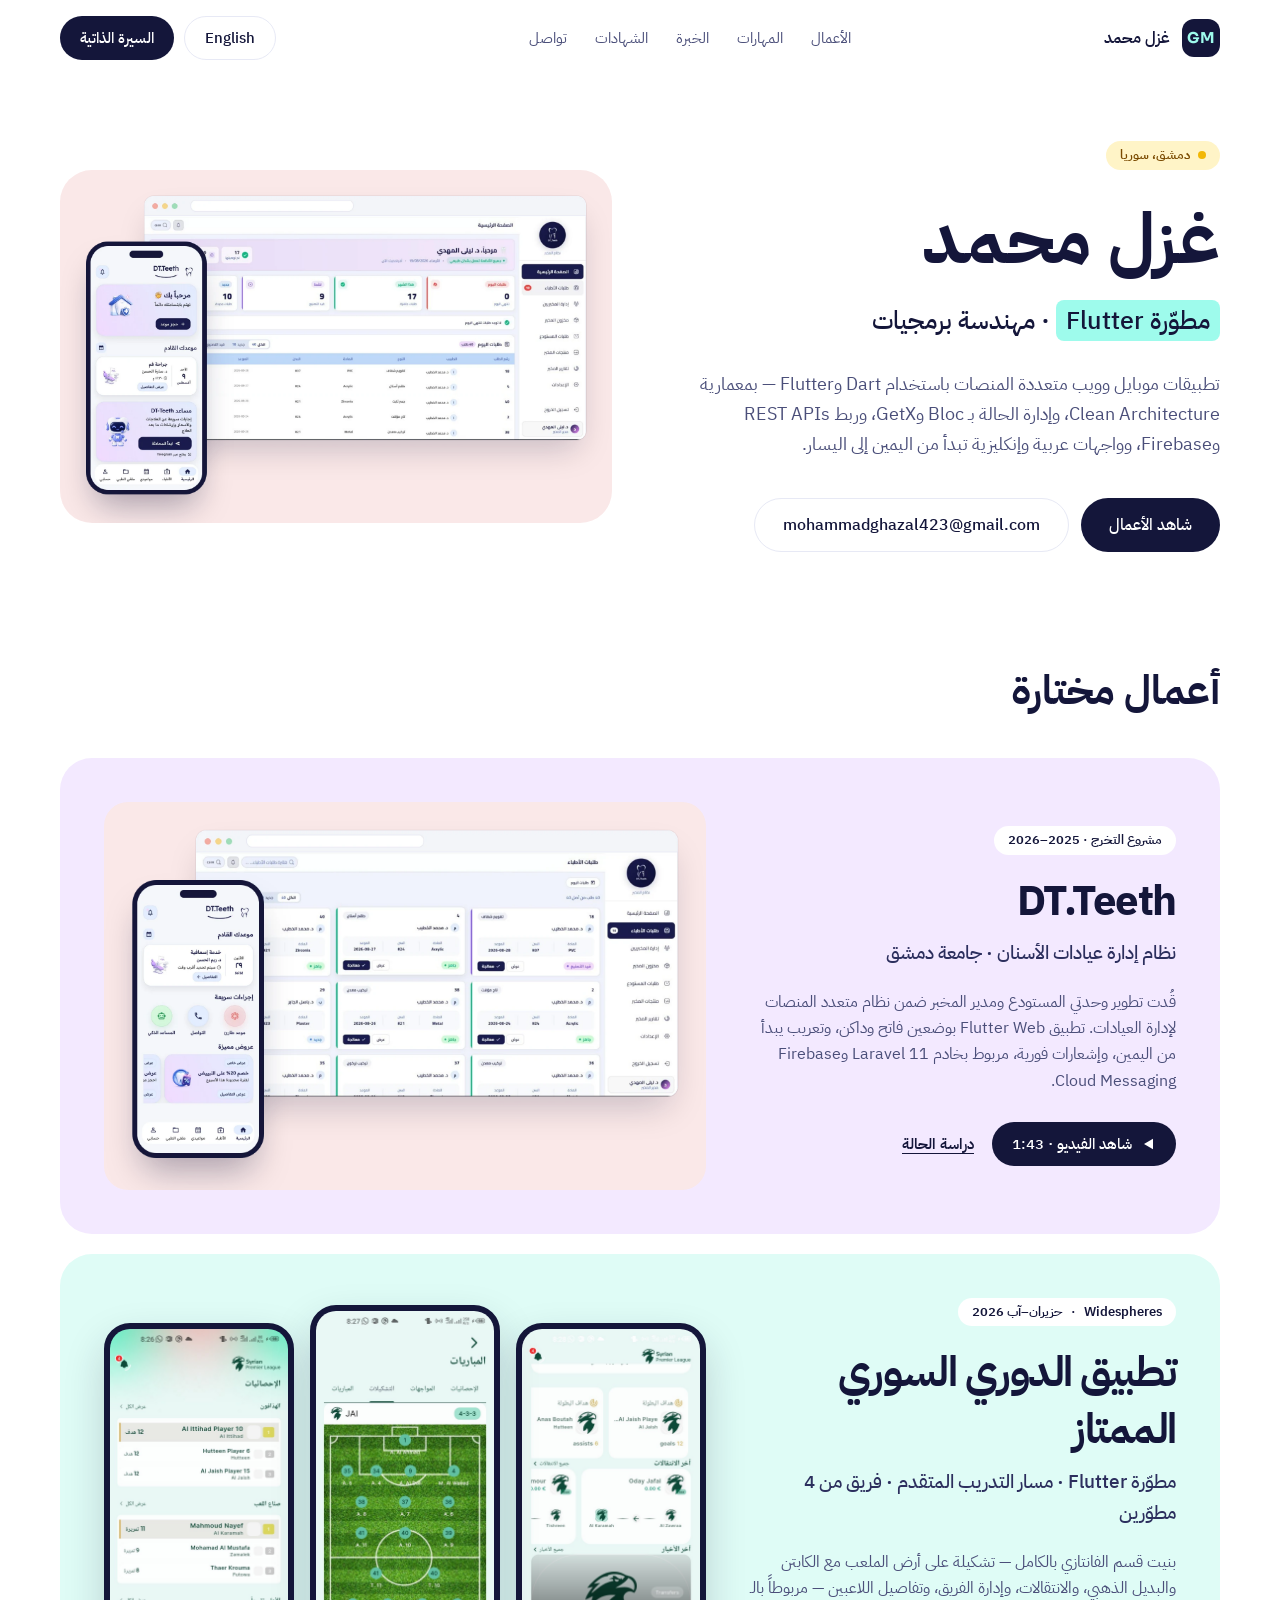
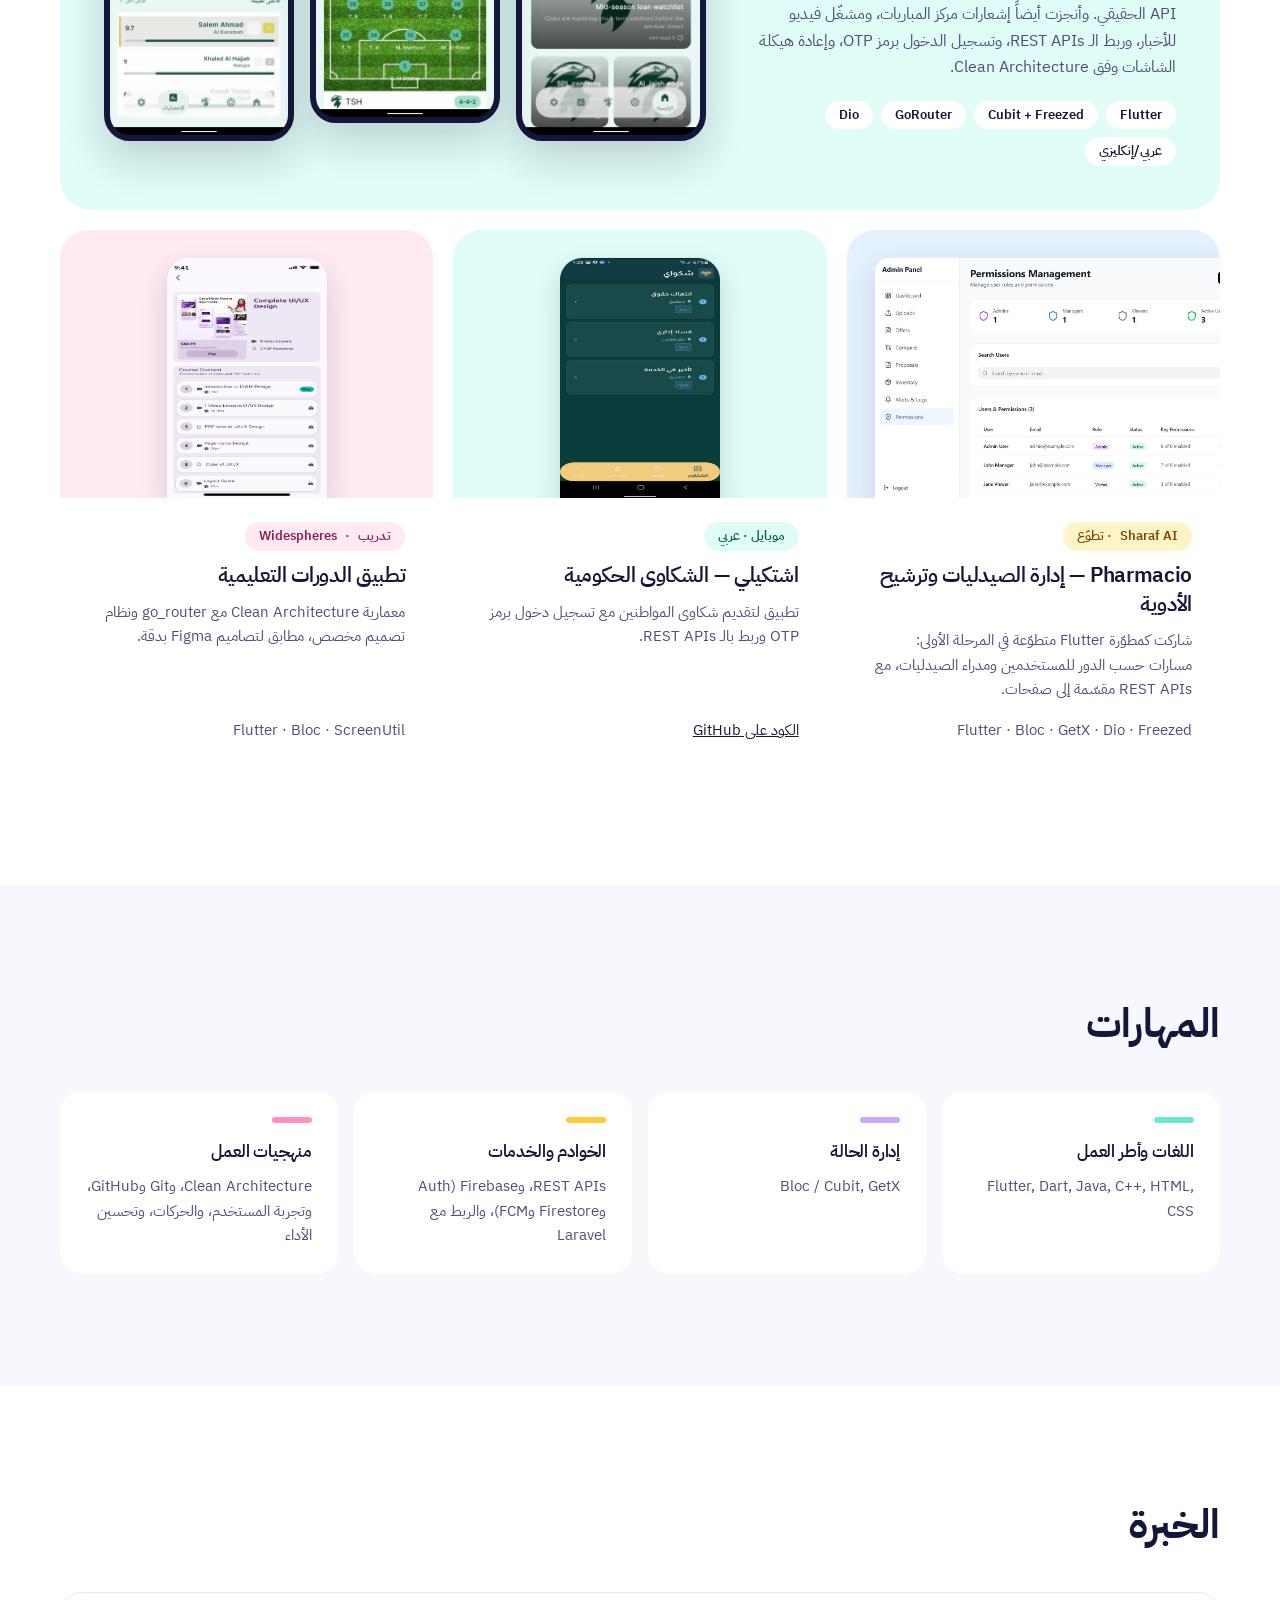
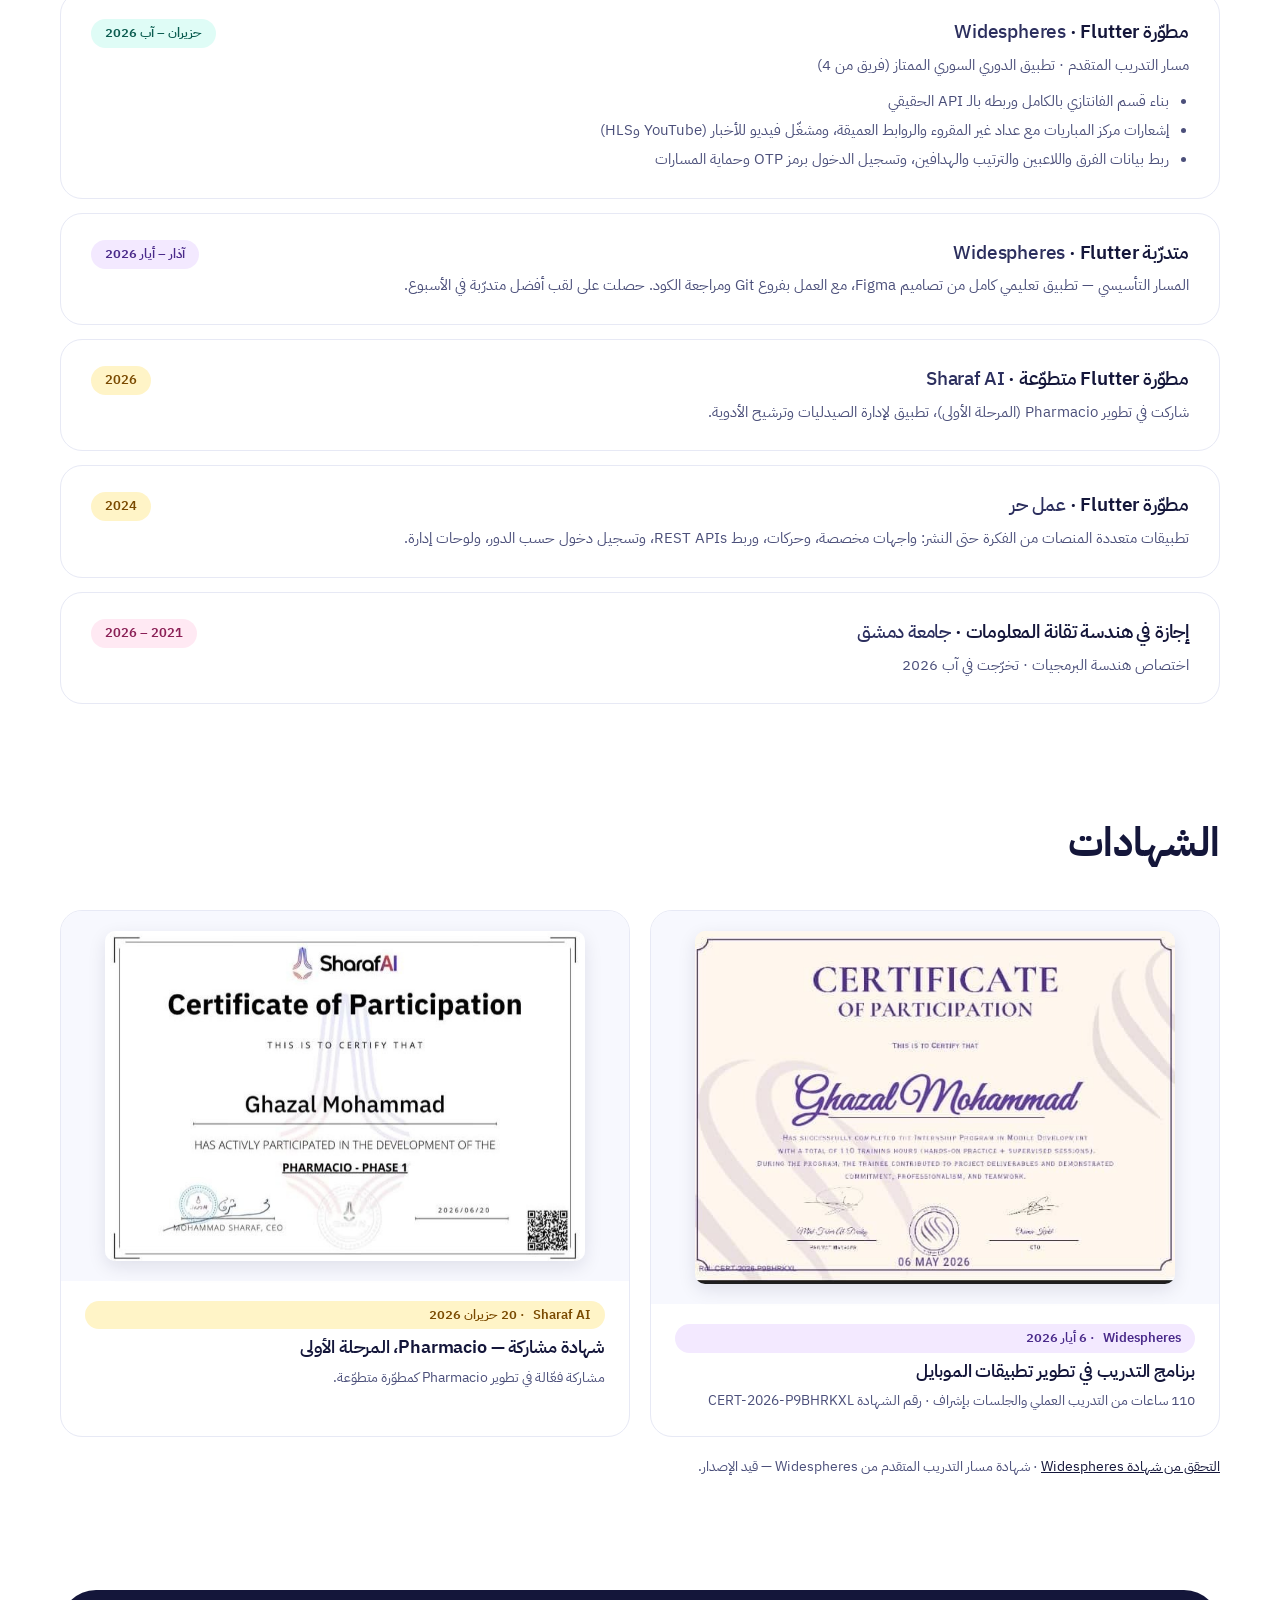
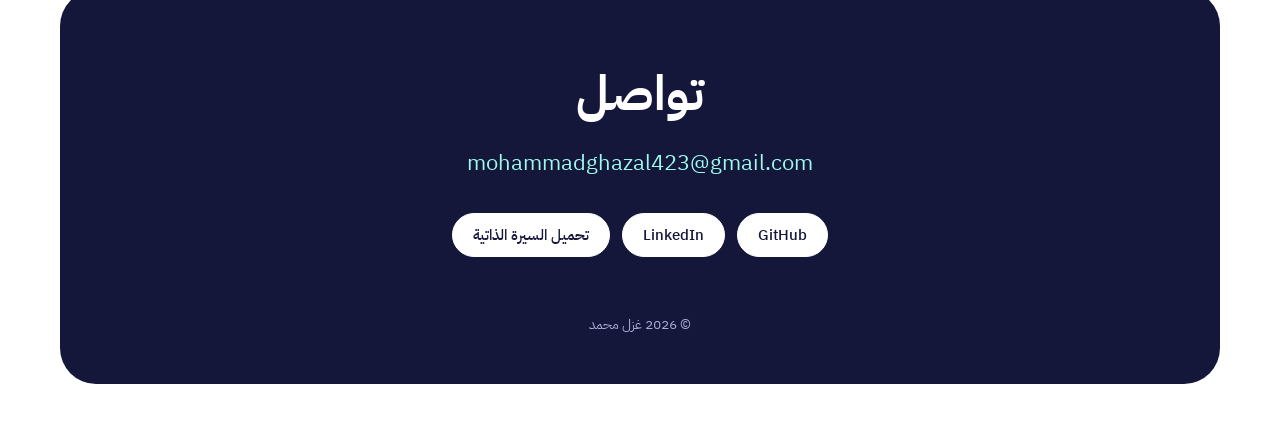
==== commit c0360a49: "DT.Teeth: original screenshots in clean device frames, new gallery" ====
--- a/ar/index.html
+++ b/ar/index.html
@@ -58,7 +58,7 @@
         </div>
       </div>
       <div class="stage">
-        <img src="../assets/img/dt-teeth-finance.jpg" width="1140" height="1020" alt="لوحة الجرد الشهري في DT.Teeth على الويب وشاشة الدفعات المالية للمريض على الموبايل" fetchpriority="high">
+        <img src="../assets/img/dt-teeth-hero.webp" width="1700" height="1086" alt="لوحة مدير المخبر في DT.Teeth على Flutter Web بجانب تطبيق المريض على الموبايل" fetchpriority="high">
       </div>
     </div>
   </section>
@@ -80,7 +80,7 @@
             </div>
           </div>
           <div class="feature-media">
-            <img src="../assets/img/dt-teeth-dashboard.jpg" width="1126" height="1010" alt="لوحة تحكم الإدارة في DT.Teeth على الويب وتطبيق المريض على الموبايل" loading="lazy">
+            <img src="../assets/img/dt-teeth-card.webp" width="1700" height="1094" alt="شاشة طلبات الأطباء في وحدة مدير المخبر في DT.Teeth بجانب تطبيق المريض على الموبايل" loading="lazy">
           </div>
         </div>
       </article>
--- a/assets/css/site.css
+++ b/assets/css/site.css
@@ -226,3 +226,32 @@
 .cert-body p { font-size: 14px; color: var(--muted); }
 .cert-note { margin-top: 18px; font-size: 14px; color: var(--muted); }
 @media (max-width: 900px) { .certs { grid-template-columns: minmax(0, 1fr); } }
+
+/* Case-study screenshots */
+.shots-group { margin-top: 56px; }
+.shots-title { font-family: var(--font-display); font-size: 22px; font-weight: 600; margin: 0 0 6px; }
+.shots-note { color: var(--ink-2); margin: 0 0 4px; }
+.shots { display: grid; grid-template-columns: repeat(2, minmax(0,1fr)); gap: 28px 24px; margin-top: 18px; }
+.shot { margin: 0; }
+.shot.wide { grid-column: 1 / -1; }
+.frame { background: #fff; border-radius: 14px; overflow: hidden; box-shadow: 0 0 0 1px rgba(20,22,58,.07), 0 22px 44px -18px rgba(20,22,58,.25); }
+.frame-bar { height: 28px; display: flex; align-items: center; gap: 6px; padding: 0 12px; background: #F3F4F9; border-bottom: 1px solid #E6E8F2; }
+.frame-bar i { width: 9px; height: 9px; border-radius: 50%; background: #F4A9A0; }
+.frame-bar i:nth-child(2) { background: #F5D58A; }
+.frame-bar i:nth-child(3) { background: #9EDCB8; }
+[dir="rtl"] .frame-bar { flex-direction: row-reverse; }
+.frame img { display: block; width: 100%; height: auto; }
+.shot figcaption { margin-top: 12px; font-size: 14px; color: var(--ink-2); }
+.phones-pair { display: flex; justify-content: center; align-items: flex-start; gap: 40px; margin-top: 22px; padding: 40px 20px; background: var(--blush); border-radius: var(--radius-lg); }
+.mphone { width: min(270px, 42%); padding: 7px; background: var(--ink); border-radius: 40px; box-shadow: 0 28px 48px -16px rgba(20,22,58,.35); }
+.mphone-screen { position: relative; background: #F6F7FB; border-radius: 33px; overflow: hidden; padding: 26px 0 10px; }
+.mphone-screen::before { content: ""; position: absolute; top: 8px; left: 50%; width: 30%; height: 12px; transform: translateX(-50%); border-radius: 8px; background: var(--ink); }
+.mphone-screen img { display: block; width: 100%; height: auto; }
+.stage img, .feature-media img { display: block; width: 100%; height: auto; }
+@media (max-width: 760px) {
+  .shots { grid-template-columns: minmax(0,1fr); }
+  .phones-pair { gap: 16px; padding: 24px 12px; }
+  .mphone { padding: 5px; border-radius: 30px; }
+  .mphone-screen { border-radius: 25px; padding-top: 20px; }
+  .mphone-screen::before { top: 6px; height: 9px; }
+}
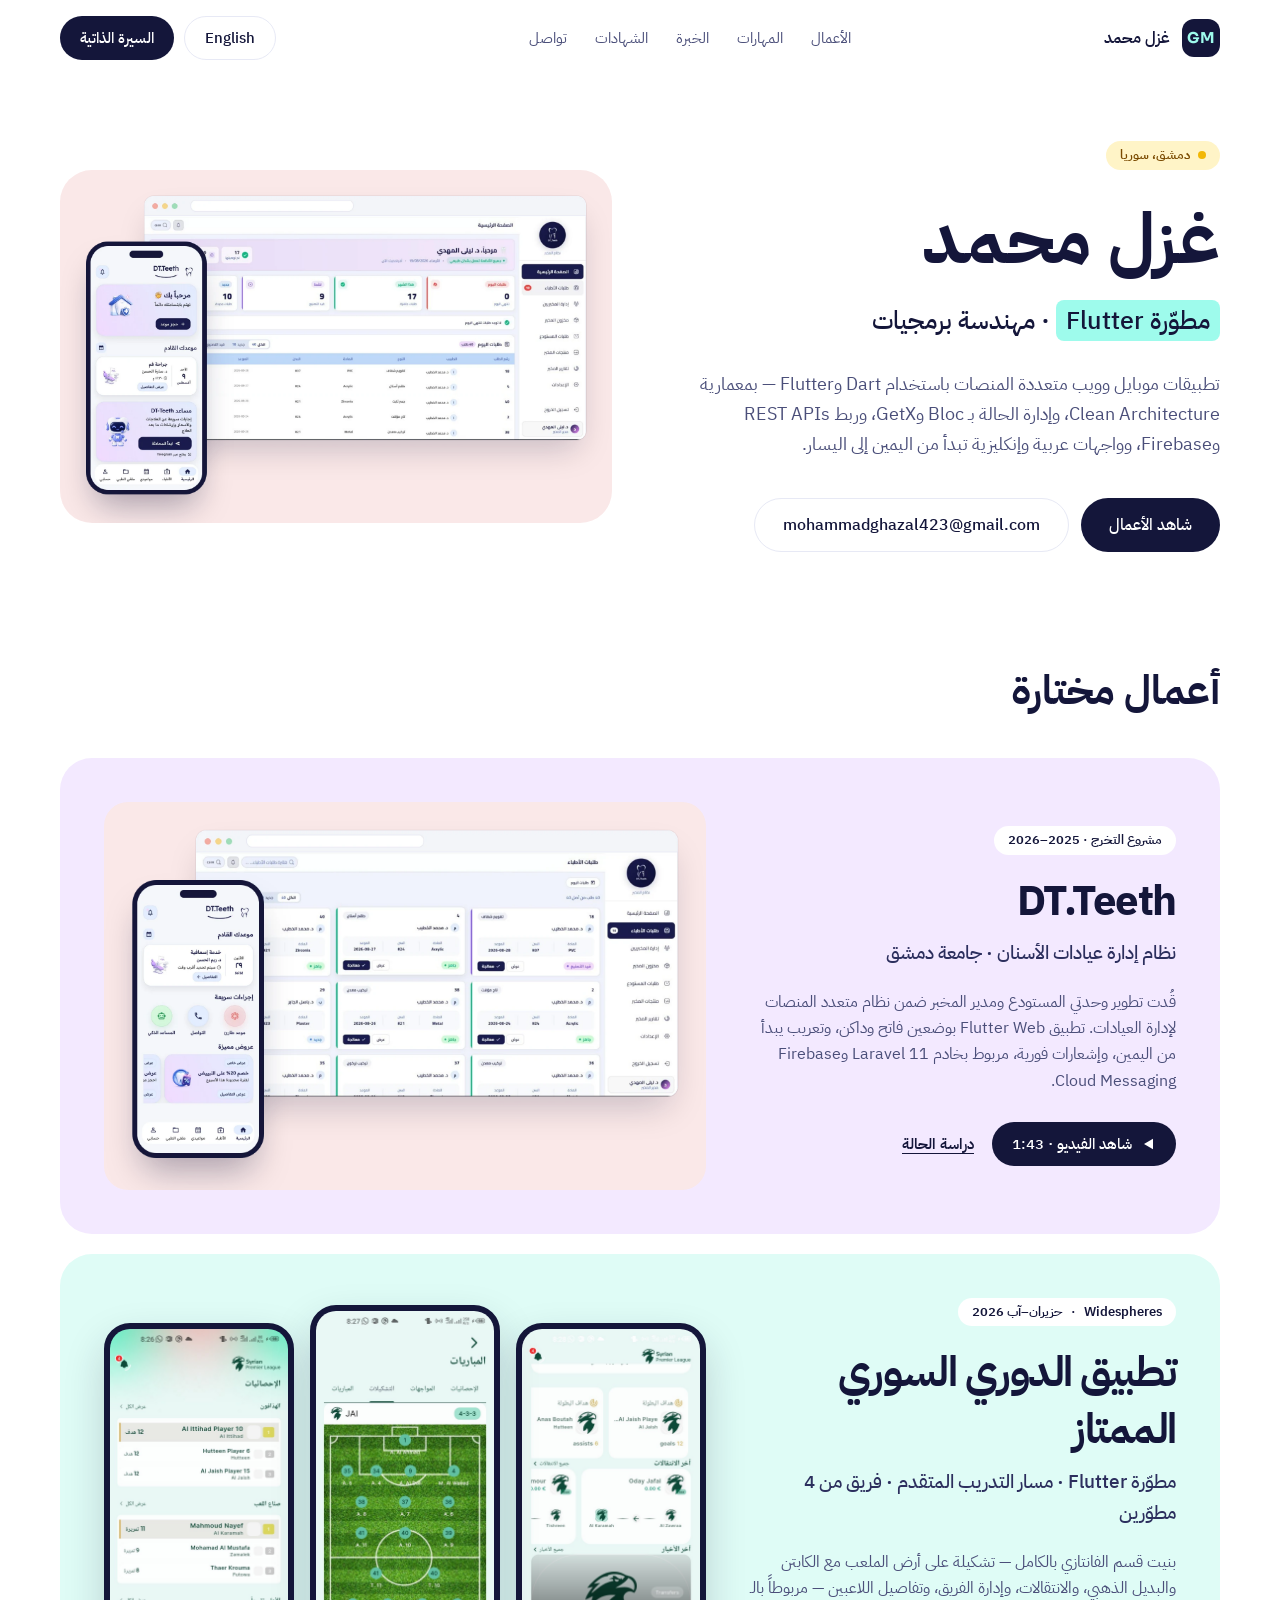
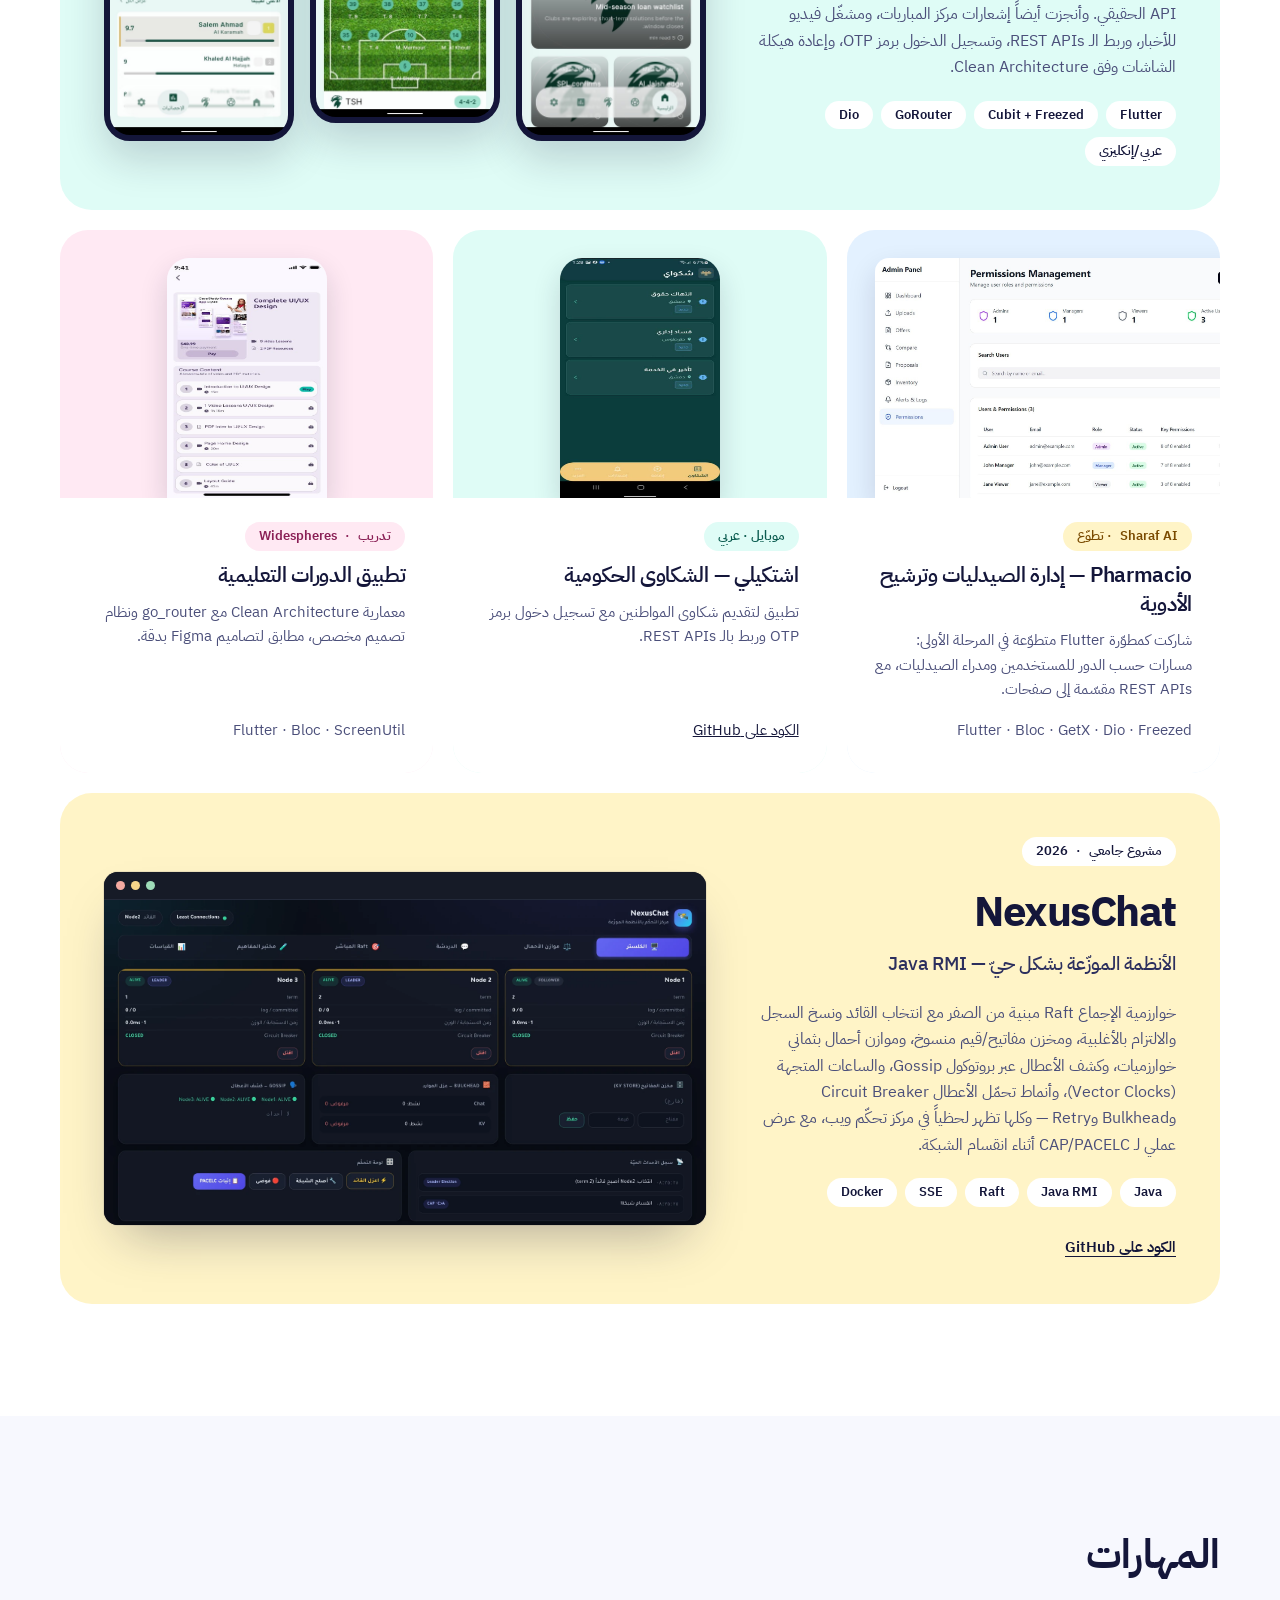
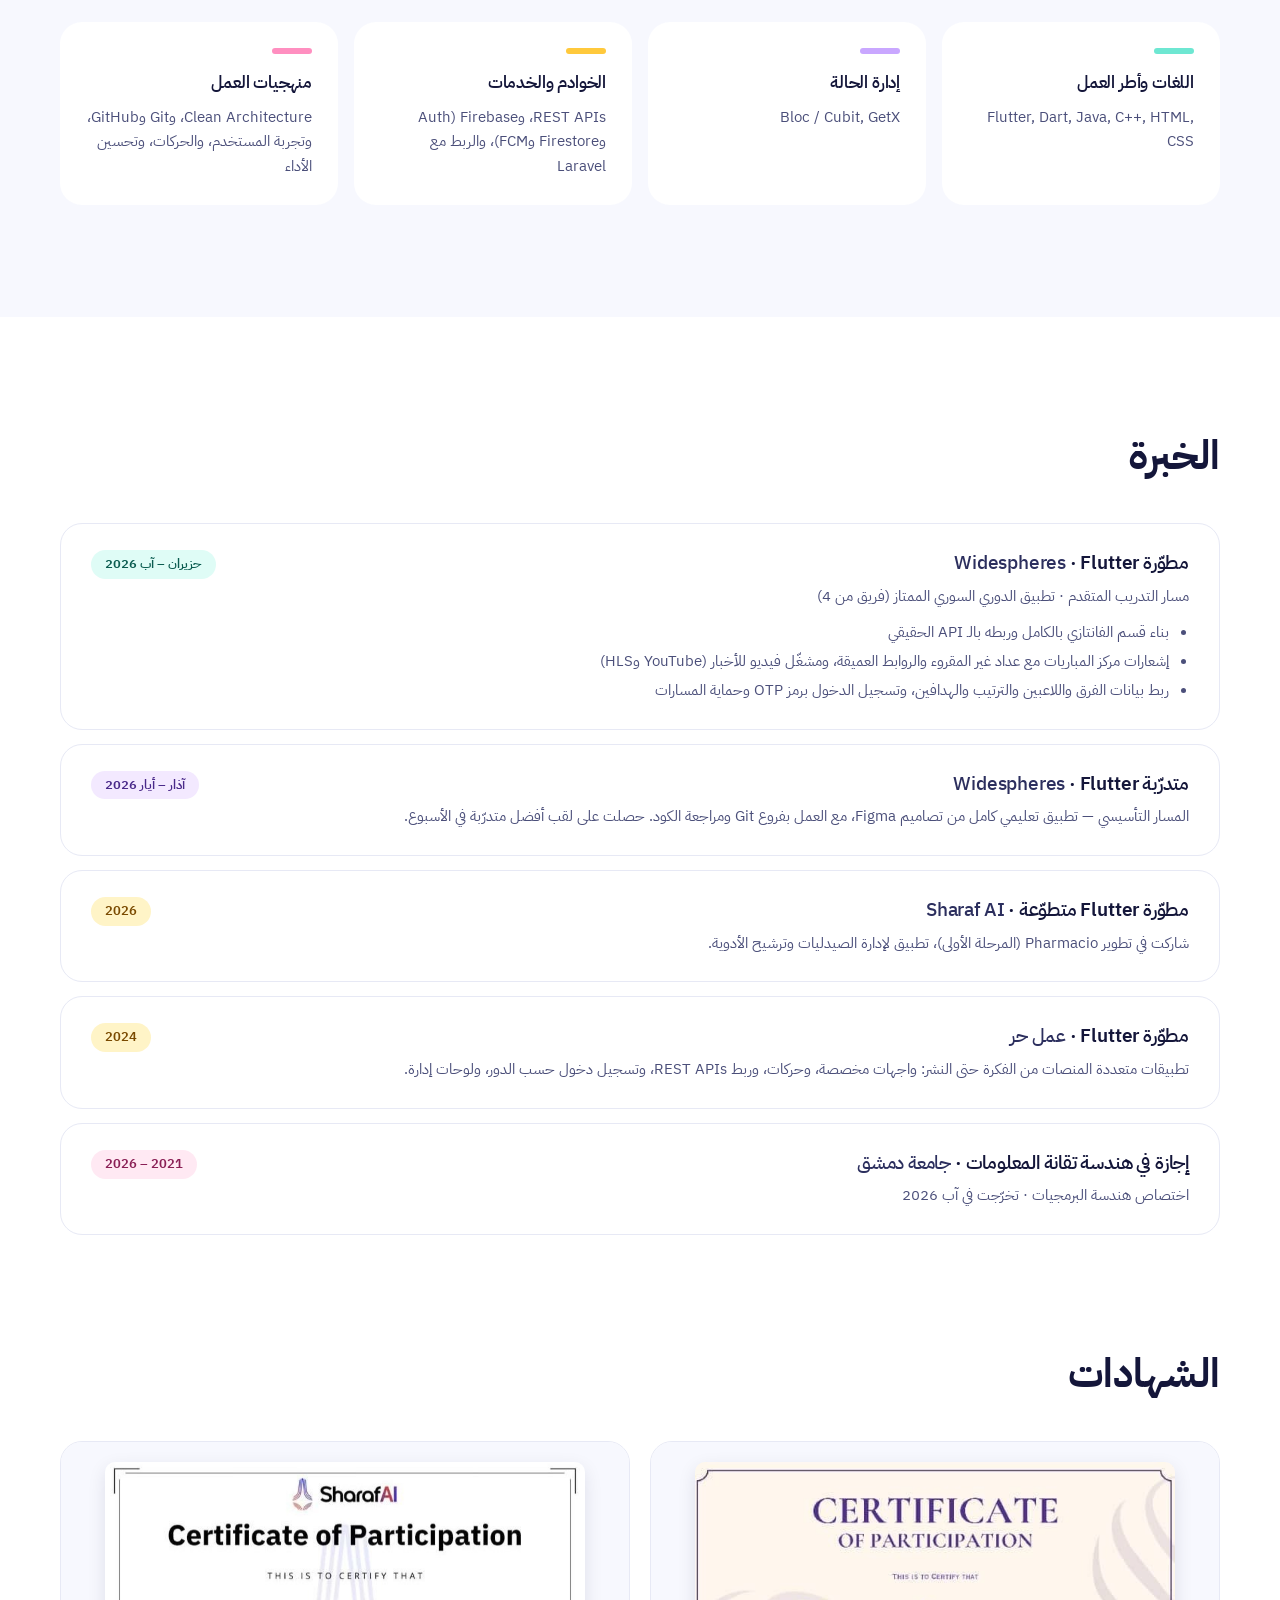
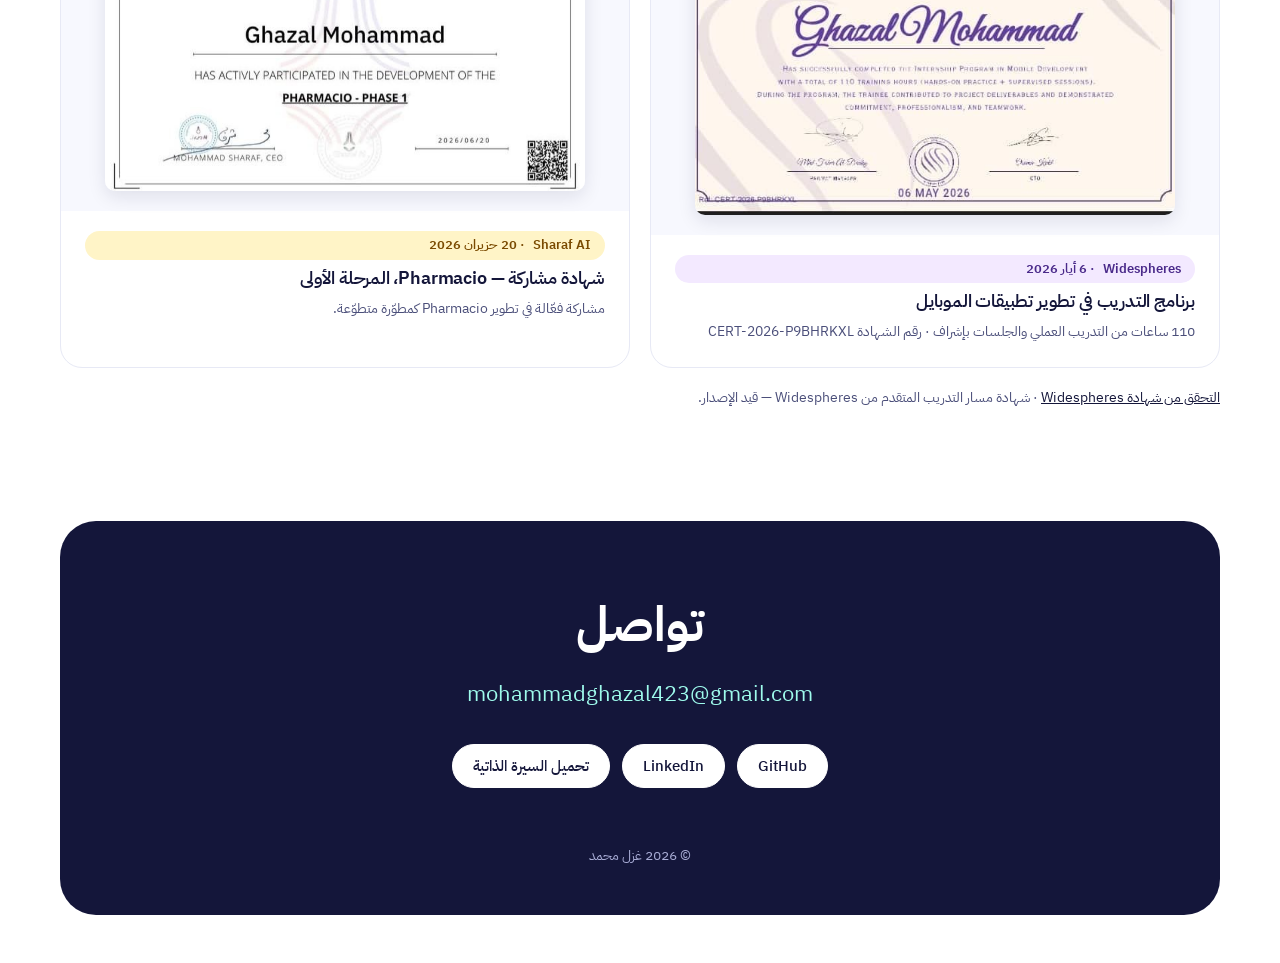
==== commit 67d8b4bd: "Add NexusChat distributed systems project" ====
--- a/ar/index.html
+++ b/ar/index.html
@@ -134,6 +134,20 @@
         </div>
       </article>
 
+
+      <article class="feature bg-butter">
+        <div class="feature-grid">
+          <div>
+            <span class="pill pill-white"><bdi>مشروع جامعي</bdi> · <bdi>2026</bdi></span>
+            <h3>NexusChat</h3>
+            <p class="sub">الأنظمة الموزّعة بشكل حيّ — <bdi>Java RMI</bdi></p>
+            <p class="desc">خوارزمية الإجماع <bdi>Raft</bdi> مبنية من الصفر مع انتخاب القائد ونسخ السجل والالتزام بالأغلبية، ومخزن مفاتيح/قيم منسوخ، وموازن أحمال بثماني خوارزميات، وكشف الأعطال عبر بروتوكول <bdi>Gossip</bdi>، والساعات المتجهة <bdi>(Vector Clocks)</bdi>، وأنماط تحمّل الأعطال <bdi>Circuit Breaker</bdi> و<bdi>Bulkhead</bdi> و<bdi>Retry</bdi> — وكلها تظهر لحظياً في مركز تحكّم ويب، مع عرض عملي لـ <bdi>CAP/PACELC</bdi> أثناء انقسام الشبكة.</p>
+            <div class="tags"><span class="pill pill-white">Java</span><span class="pill pill-white">Java RMI</span><span class="pill pill-white">Raft</span><span class="pill pill-white">SSE</span><span class="pill pill-white">Docker</span></div>
+            <div class="feature-cta"><a class="link-u" href="https://github.com/ghazal-mohammad/nexuschat" rel="noopener">الكود على GitHub</a></div>
+          </div>
+          <div class="frame frame-dark"><div class="frame-bar" aria-hidden="true"><i></i><i></i><i></i></div><img src="../assets/img/nexuschat-dashboard.webp" width="1600" height="864" alt="مركز تحكّم NexusChat أثناء انقسام الشبكة: ثلاث عقد Raft وعضوية Gossip وسجل الأحداث الحيّ" loading="lazy"></div>
+        </div>
+      </article>
     </div>
   </section>
 
--- a/assets/css/site.css
+++ b/assets/css/site.css
@@ -255,3 +255,6 @@
   .mphone-screen { border-radius: 25px; padding-top: 20px; }
   .mphone-screen::before { top: 6px; height: 9px; }
 }
+.frame-dark { background: #0A0E17; }
+.frame-dark .frame-bar { background: #161B27; border-bottom-color: #232A3A; }
+.feature .frame { box-shadow: 0 0 0 1px rgba(20,22,58,.08), 0 26px 50px -20px rgba(20,22,58,.35); }
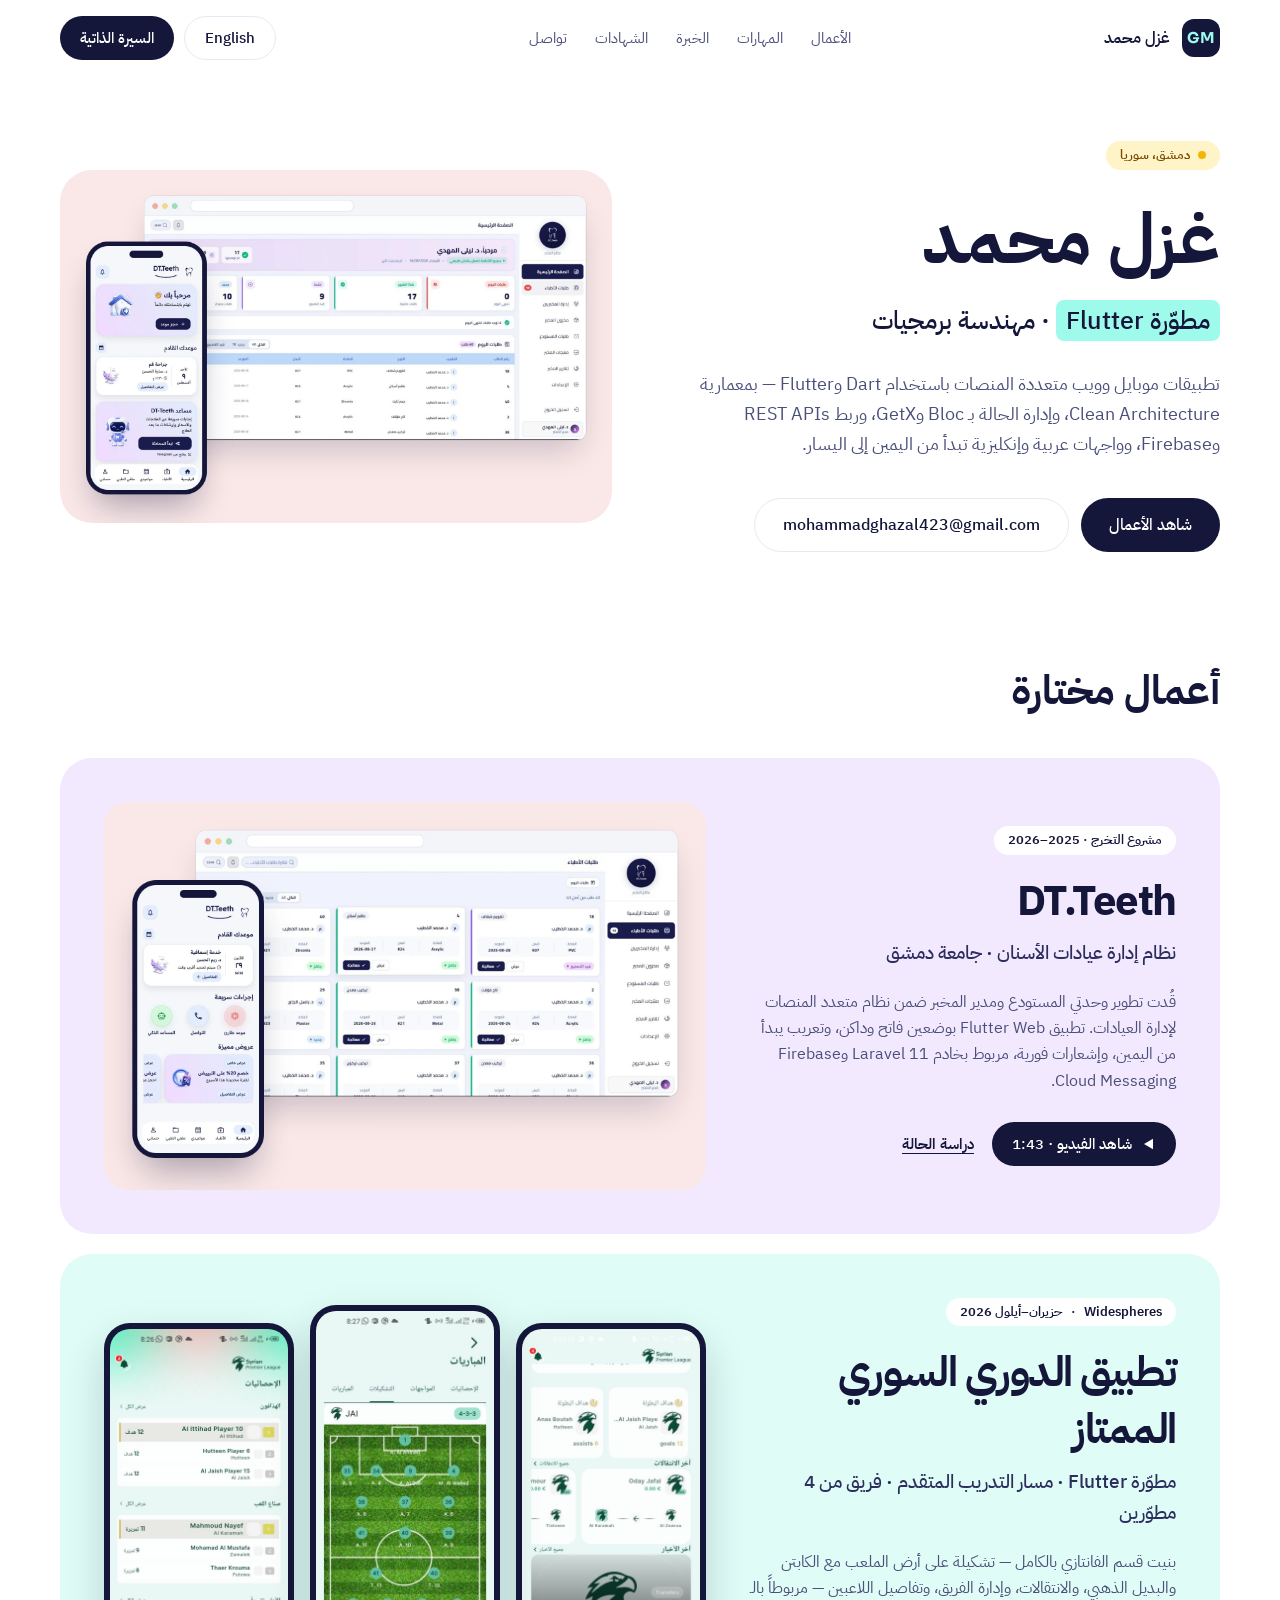
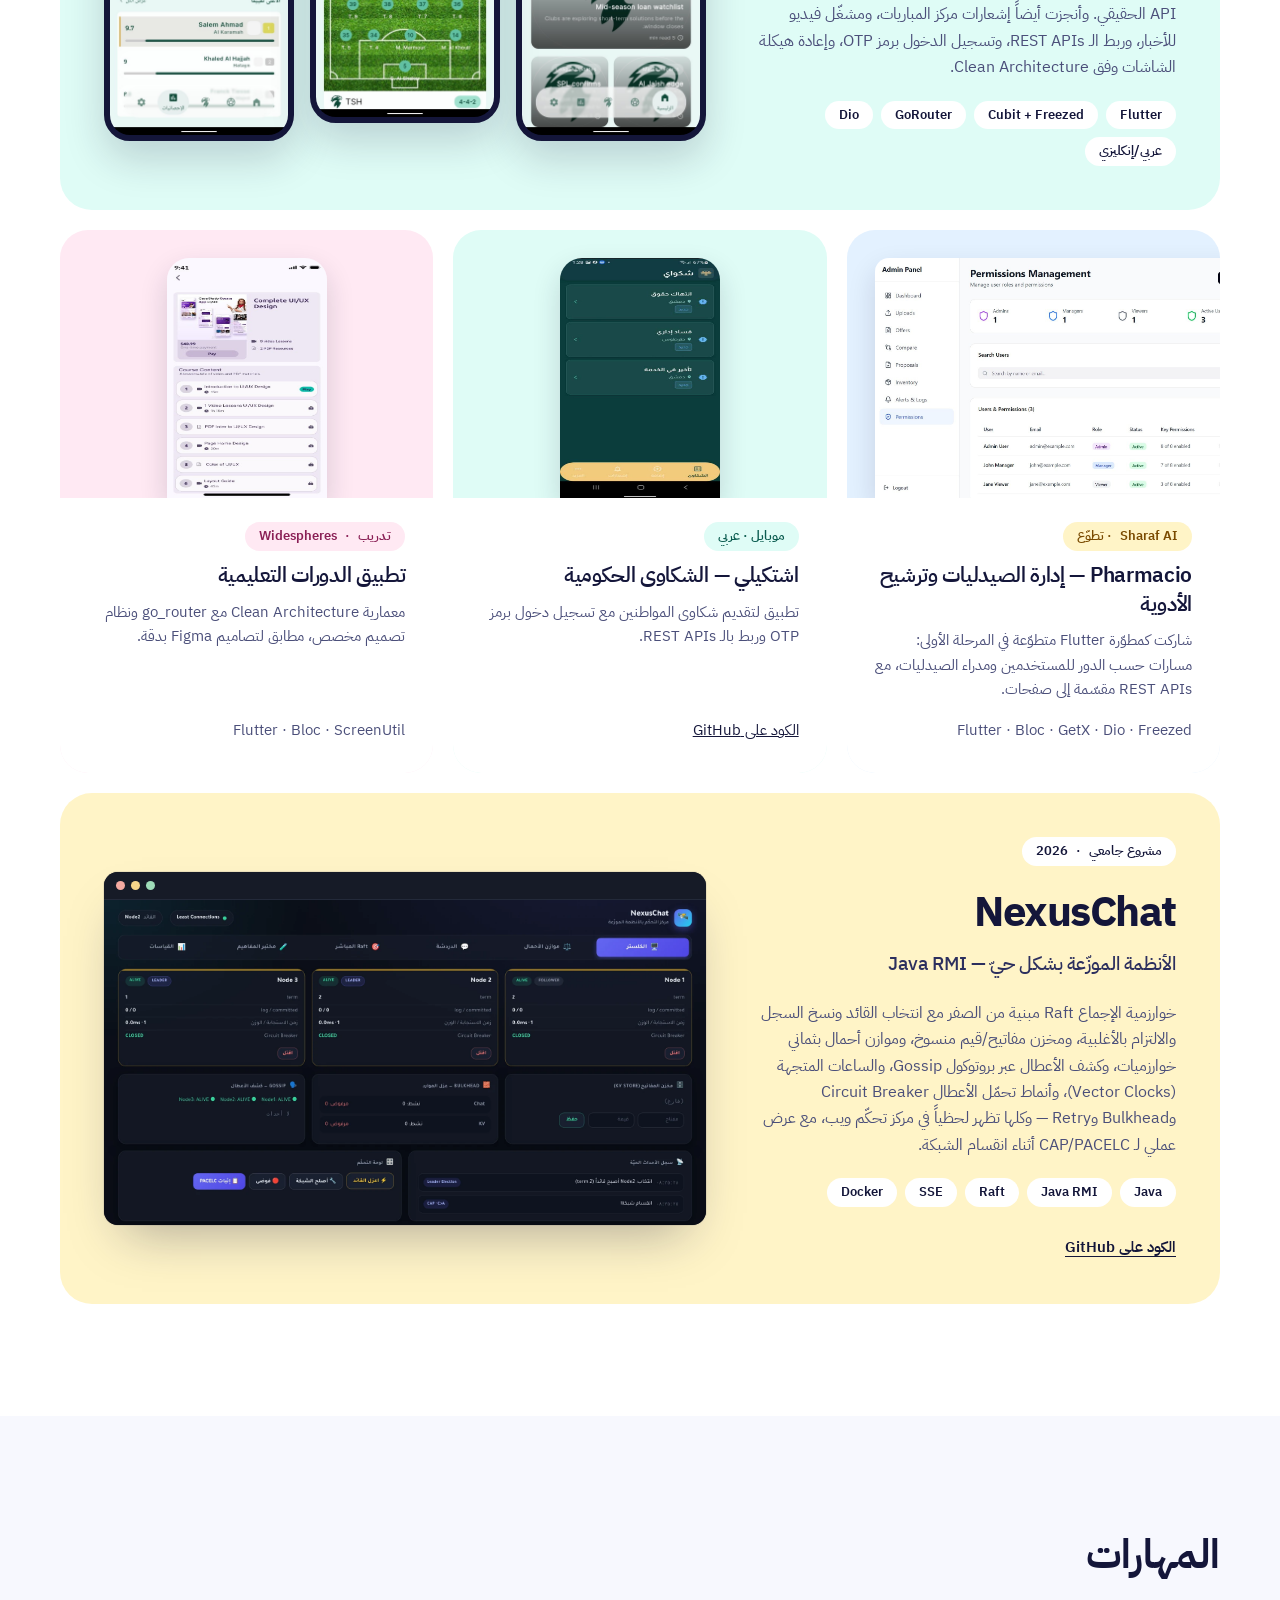
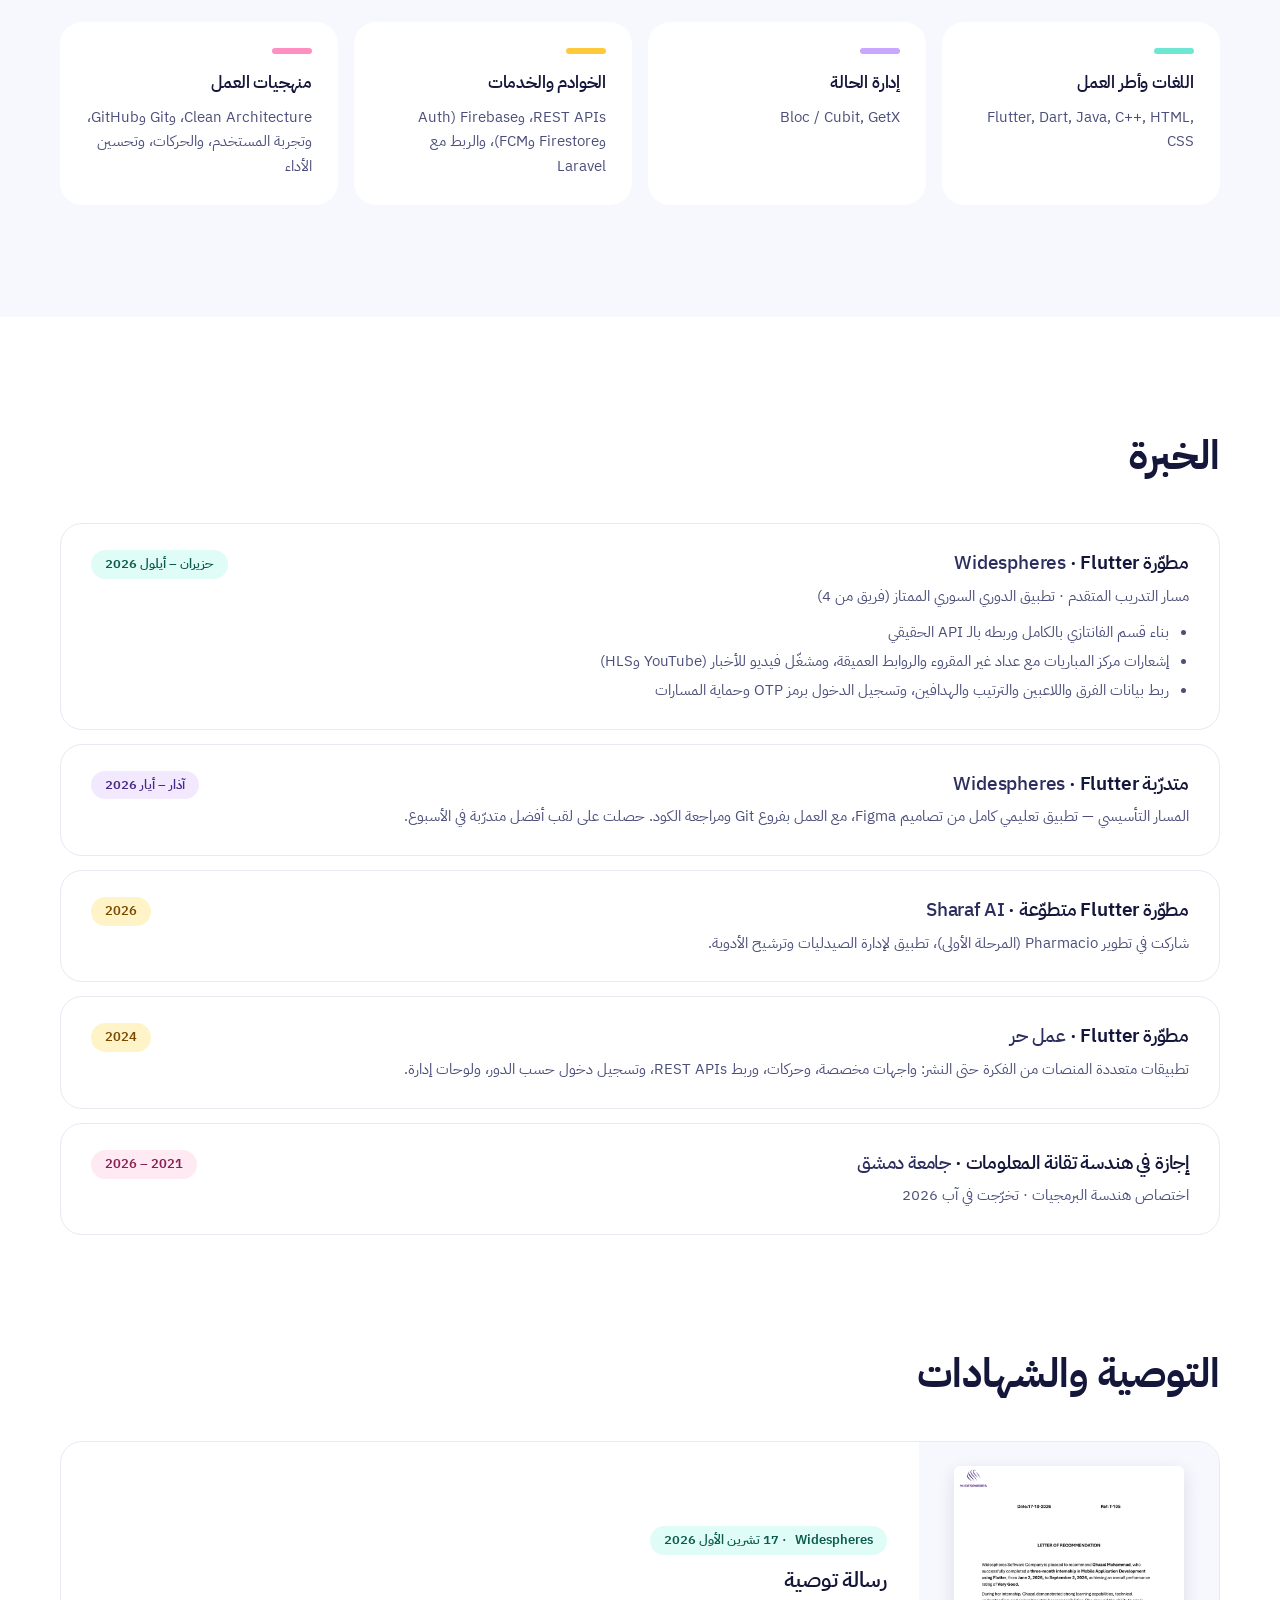
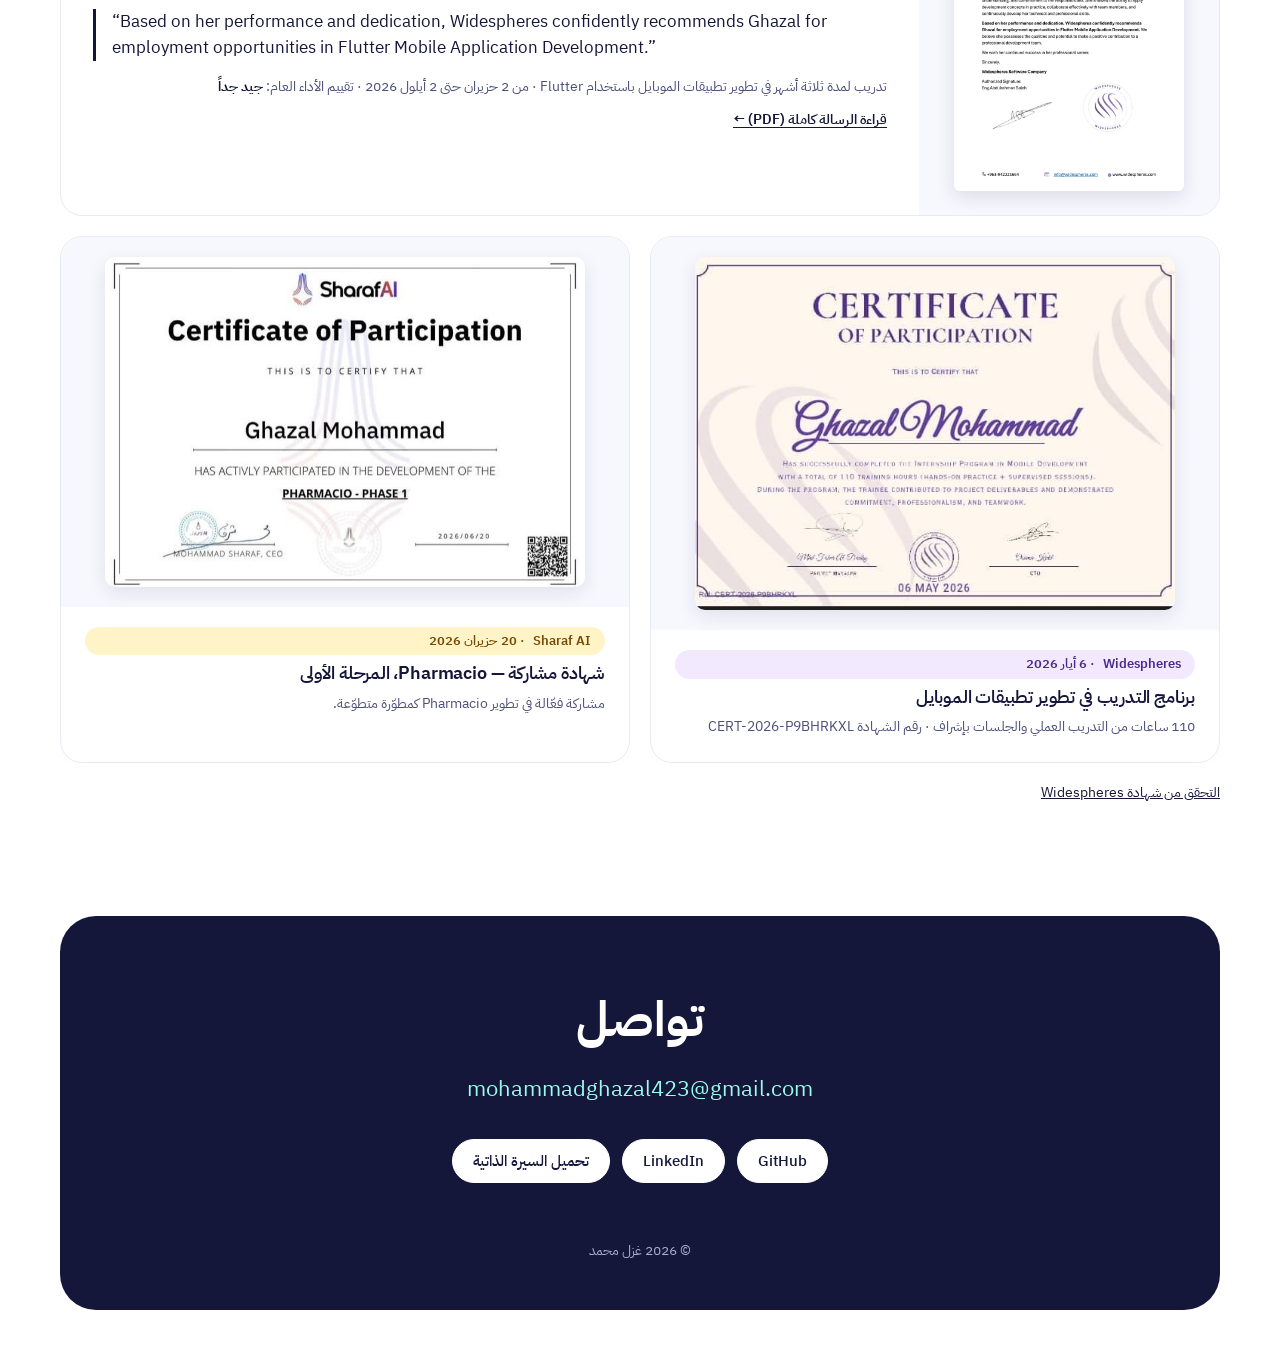
==== commit 67e555fa: "Add Widespheres letter of recommendation; internship dates Jun–Sep 2026" ====
--- a/ar/index.html
+++ b/ar/index.html
@@ -88,7 +88,7 @@
       <article class="feature bg-mint">
         <div class="feature-grid">
           <div>
-            <span class="pill pill-white"><bdi>Widespheres</bdi> · <bdi>حزيران–آب 2026</bdi></span>
+            <span class="pill pill-white"><bdi>Widespheres</bdi> · <bdi>حزيران–أيلول 2026</bdi></span>
             <h3>تطبيق الدوري السوري الممتاز</h3>
             <p class="sub"><bdi>مطوّرة Flutter</bdi> · مسار التدريب المتقدم · فريق من 4 مطوّرين</p>
             <p class="desc">بنيت قسم الفانتازي بالكامل — تشكيلة على أرض الملعب مع الكابتن والبديل الذهبي، والانتقالات، وإدارة الفريق، وتفاصيل اللاعبين — مربوطاً بالـ API الحقيقي. وأنجزت أيضاً إشعارات مركز المباريات، ومشغّل فيديو للأخبار، وربط الـ REST APIs، وتسجيل الدخول برمز OTP، وإعادة هيكلة الشاشات وفق Clean Architecture.</p>
@@ -176,7 +176,7 @@
             <li>ربط بيانات الفرق واللاعبين والترتيب والهدافين، وتسجيل الدخول برمز OTP وحماية المسارات</li>
           </ul>
         </div>
-        <span class="pill pill-mint">حزيران – آب 2026</span>
+        <span class="pill pill-mint">حزيران – أيلول 2026</span>
       </div>
       <div class="job">
         <div class="job-main">
@@ -210,7 +210,17 @@
   </section>
 
   <section class="section wrap" id="certificates" style="padding-top:0">
-    <h2 class="section-title">الشهادات</h2>
+    <h2 class="section-title">التوصية والشهادات</h2>
+    <a class="rec" href="../assets/docs/Widespheres-Recommendation-Ghazal-Mohammad.pdf" target="_blank" rel="noopener">
+      <div class="rec-img"><img src="../assets/img/rec-widespheres.webp" width="760" height="1074" alt="رسالة توصية من شركة Widespheres البرمجية، موقّعة ومختومة" loading="lazy"></div>
+      <div class="rec-body">
+        <span class="pill pill-mint"><bdi>Widespheres</bdi> · 17 تشرين الأول 2026</span>
+        <h3>رسالة توصية</h3>
+        <blockquote lang="en" dir="ltr">“Based on her performance and dedication, Widespheres confidently recommends Ghazal for employment opportunities in Flutter Mobile Application Development.”</blockquote>
+        <p>تدريب لمدة ثلاثة أشهر في تطوير تطبيقات الموبايل باستخدام <bdi>Flutter</bdi> · من 2 حزيران حتى 2 أيلول 2026 · تقييم الأداء العام: <b>جيد جداً</b></p>
+        <span class="rec-link">قراءة الرسالة كاملة <bdi>(PDF)</bdi> ←</span>
+      </div>
+    </a>
     <div class="certs">
       <a class="cert" href="../assets/img/cert-widespheres-internship.jpg" target="_blank" rel="noopener">
         <div class="cert-img"><img src="../assets/img/cert-widespheres-internship.jpg" width="636" height="467" alt="شهادة Widespheres لبرنامج التدريب في تطوير تطبيقات الموبايل، 110 ساعات تدريبية" loading="lazy"></div>
@@ -229,7 +239,7 @@
         </div>
       </a>
     </div>
-    <p class="cert-note"><a href="https://widespheres.com/public/certificates/CERT-2026-P9BHRKXL" rel="noopener">التحقق من شهادة <bdi>Widespheres</bdi></a> · شهادة مسار التدريب المتقدم من <bdi>Widespheres</bdi> — قيد الإصدار.</p>
+    <p class="cert-note"><a href="https://widespheres.com/public/certificates/CERT-2026-P9BHRKXL" rel="noopener">التحقق من شهادة <bdi>Widespheres</bdi></a></p>
   </section>
 
   <section class="contact wrap" id="contact">
--- a/assets/css/site.css
+++ b/assets/css/site.css
@@ -226,6 +226,18 @@
 .cert-body p { font-size: 14px; color: var(--muted); }
 .cert-note { margin-top: 18px; font-size: 14px; color: var(--muted); }
 @media (max-width: 900px) { .certs { grid-template-columns: minmax(0, 1fr); } }
+.rec { display: grid; grid-template-columns: minmax(0, 300px) minmax(0, 1fr); gap: 0; margin-bottom: 20px; border: 1.5px solid var(--line); border-radius: 22px; overflow: hidden; text-decoration: none; color: var(--ink); background: #fff; transition: transform .15s ease, box-shadow .15s ease; }
+.rec:hover { transform: translateY(-2px); box-shadow: 0 16px 36px rgba(20,22,58,.08); color: var(--ink); }
+.rec-img { background: var(--bg-soft); padding: 24px; display: flex; align-items: center; justify-content: center; }
+.rec-img img { width: 100%; max-width: 230px; height: auto; border-radius: 6px; box-shadow: 0 6px 18px rgba(20,22,58,.12); }
+.rec-body { padding: 28px 32px; display: flex; flex-direction: column; justify-content: center; align-items: flex-start; gap: 10px; }
+.rec-body h3 { font-size: 22px; font-weight: 600; letter-spacing: -0.01em; }
+.rec-body blockquote { margin: 4px 0; padding-inline-start: 16px; border-inline-start: 3px solid var(--ink); font-size: 17px; line-height: 1.55; }
+.rec-body p { font-size: 14px; color: var(--muted); }
+.rec-body p b { color: var(--ink); font-weight: 600; }
+.rec-link { font-size: 14px; font-weight: 600; text-decoration: underline; text-underline-offset: 3px; }
+@media (max-width: 700px) { .rec { grid-template-columns: minmax(0, 1fr); } .rec-img img { max-width: 200px; } .rec-body { padding: 22px 22px 26px; } }
+
 
 /* Case-study screenshots */
 .shots-group { margin-top: 56px; }
